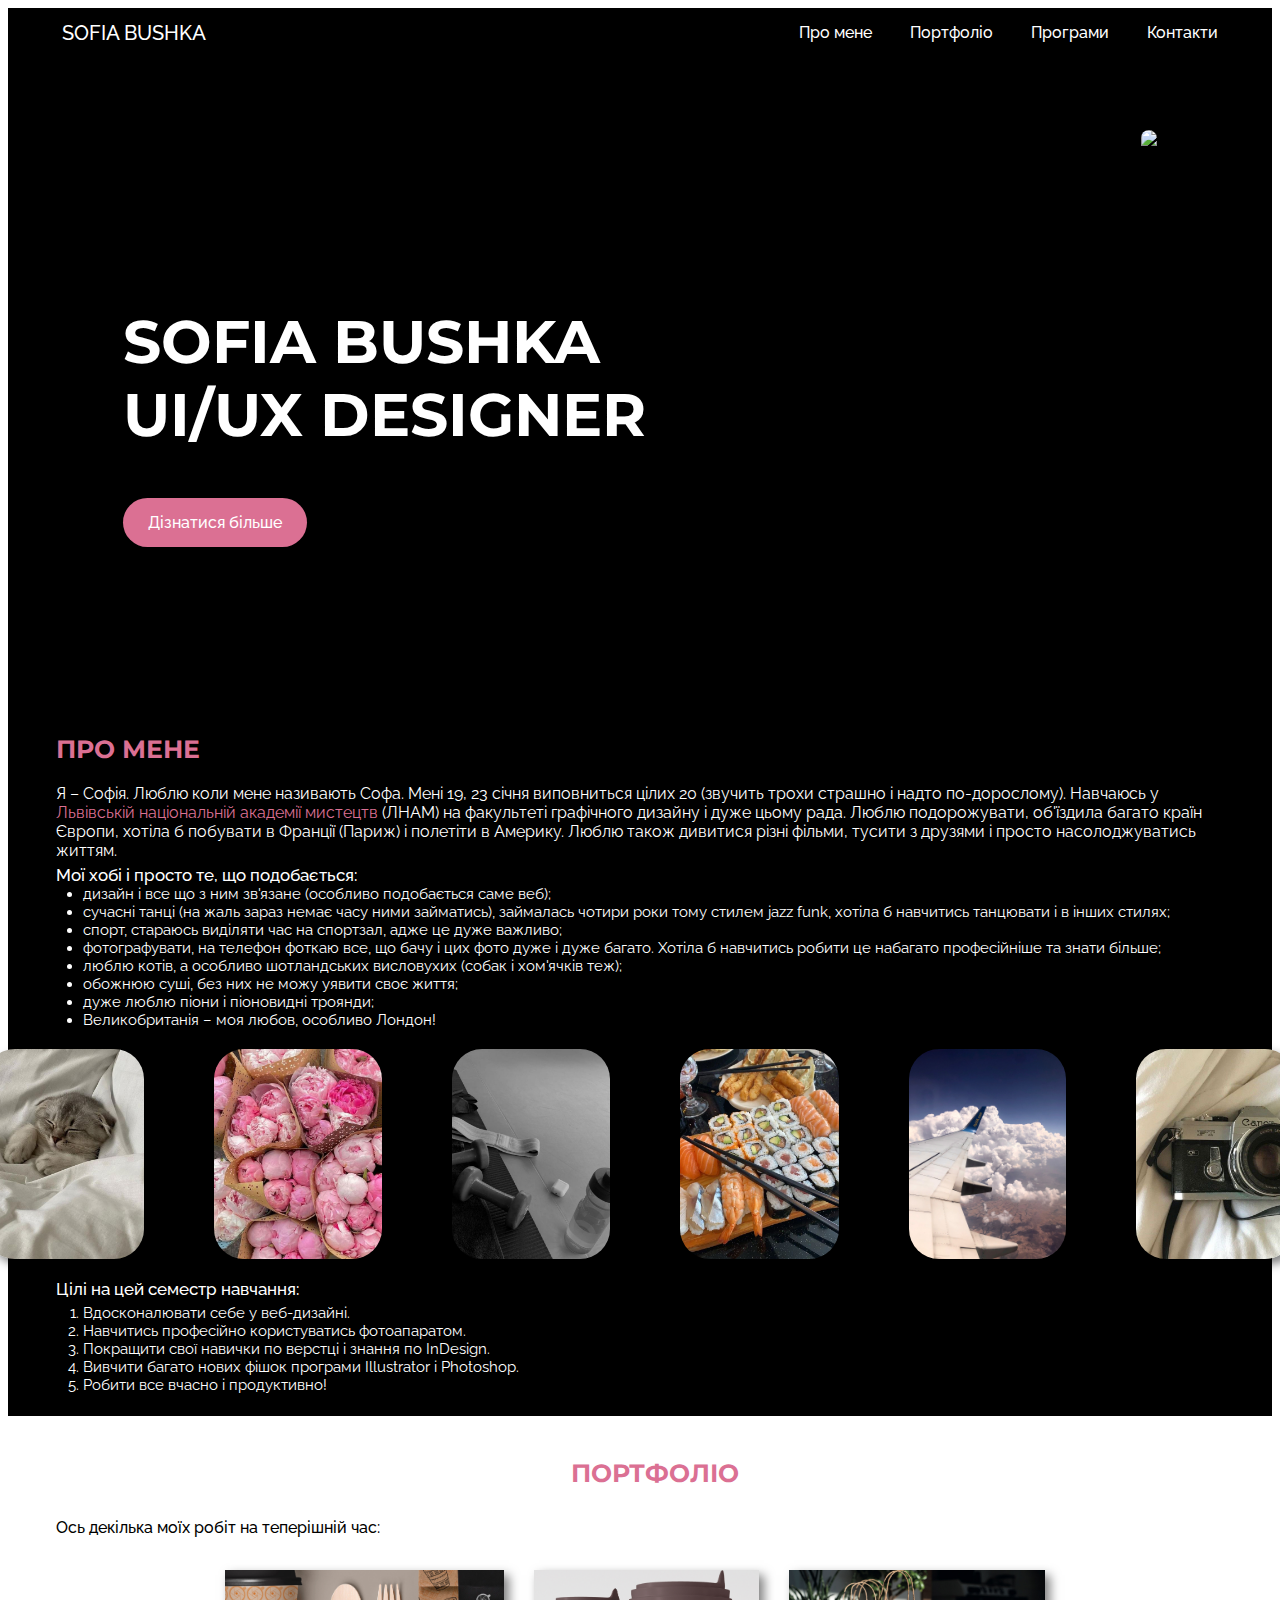
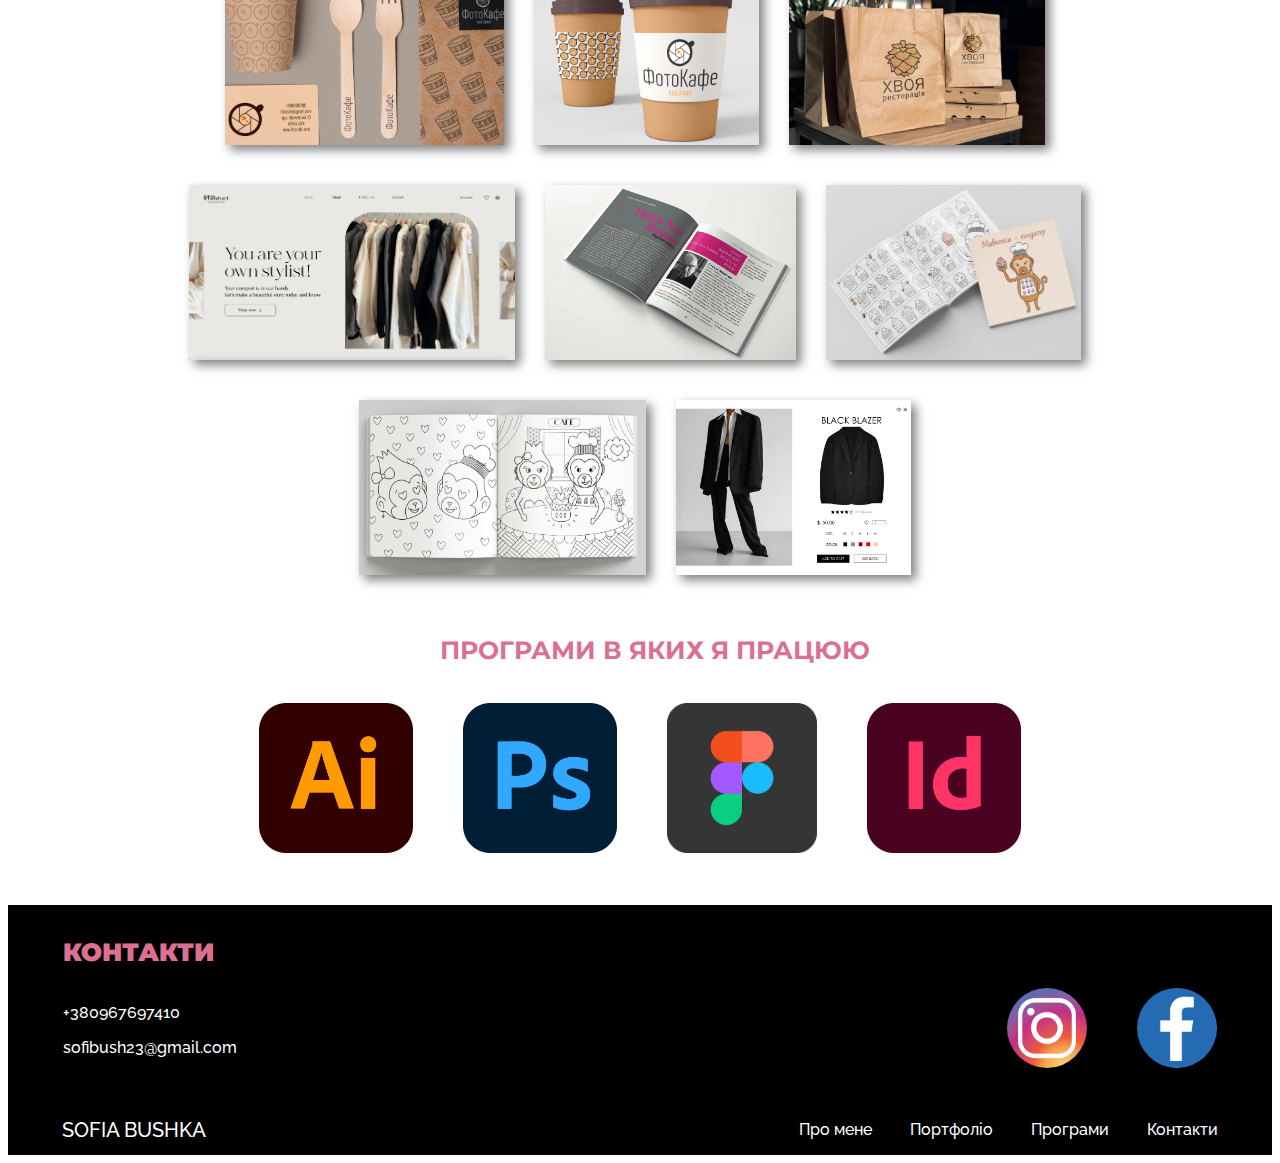
==== index.html @ c5eecc01 "changes" ====
<!DOCTYPE html>
<html>
    <head>
        <title> Моя сторінка</title>
        <meta name="description" content="Рада познайомитись) Тут трохи інформації про мене!">
        <meta property="og:image" content="https://sofiabushka.github.io/photo1.jpg">
        <link rel="shortcut icon" href="/favicon-32x32.png" type="image/png"/>
      
        <link rel="preconnect" href="https://fonts.googleapis.com">
       <link rel="preconnect" href="https://fonts.gstatic.com" crossorigin>
       <link href="https://fonts.googleapis.com/css2?family=Montserrat:wght@700&family=Raleway:wght@400;500&display=swap" rel="stylesheet">
        
        <title>Intro to CSS</title>
        <link rel="stylesheet" href="css/style.css"/>
    </head>

    <body>
      <header class="headerontop"> 
         <nav class="navbar"> 
          <ul class="menu1">
             <div class="logo"><a href="#SOFIA BUSHKA">SOFIA BUSHKA</a>
             </div>
          </ul>
             <ul class="menu">
               <li>
                <a href="#About me">Про мене</a>
               </li>
                <li>
                <a href="#Portfolio">Портфоліо</a>
               </li>
               <li>
                  <a href="#Programs">Програми</a>
                 </li>
               <li>
                <a href="#Contacts">Контакти</a>
               </li>
             </ul>
           </nav>
       </header>

          
       <main class="home">
         <div class="container"> 
            <div class="home-content">
              
                <div class="home-content-left">
                  <div class="home-title"id="SOFIA BUSHKA">
                  SOFIA BUSHKA <br/>
                  UI/UX DESIGNER
                  </div>
                  <a href="#About me" class="home-btn">Дізнатися більше</a>
                </div>
                <div class="onephoto">
                    <img class="oneimg" src="photo0.jpg">
                </div>
             </div>
         </div> 
       </main> 
       
     <main class="h1">
         <div class="container1"> 
           <div class="about1" id="About me">ПРО МЕНЕ</div>
            <p class="paragraf">
                Я – Софія. Люблю коли мене називають Софа. Мені 19, 23 січня виповниться цілих 20 (звучить трохи страшно і надто по-дорослому). Навчаюсь у <a href="https://lnam.edu.ua/uk/" target="_blank">Львівській національній академії мистецтв</a> (ЛНАМ) на факультеті графічного дизайну і дуже цьому рада. Люблю подорожувати, об'їздила багато країн Європи, хотіла б побувати в Франції (Париж) і полетіти в Америку. Люблю також дивитися різні фільми, тусити з друзями і просто насолоджуватись життям.</p>
             <h class="exception">Мої хобі і просто те, що подобається:</h>
             <ul class="hobbimenu">
              <li>дизайн і все що з ним зв'язане (особливо подобається саме веб);</li>
              <li>сучасні танці (на жаль зараз немає часу ними займатись), займалась чотири роки тому стилем jazz funk, хотіла б навчитись танцювати і в інших стилях;</li>
              <li>спорт, стараюсь виділяти час на спортзал, адже це дуже важливо;</li>
              <li>фотографувати, на телефон фоткаю все, що бачу і цих фото дуже і дуже багато. Хотіла б навчитись робити це набагато професійніше та знати більше;</li>
              <li>люблю котів, а особливо шотландських висловухих (собак і хом'ячків теж);</li>
              <li>обожнюю суші, без них не можу уявити своє життя;</li>
              <li>дуже люблю піони і піоновидні троянди;</li>
              <li>Великобританія – моя любов, особливо Лондон!</li>
           </ul>
           <div class="photo">
                 <img class="img-photo" src="photo4.jpg">
                 <img class="img-photo" src="photo5.jpg">
                 <img class="img-photo" src="photo8.jpg">
                 <img class="img-photo" src="photo7.jpg">
                 <img class="img-photo" src="photo6.jpg">
                 <img class="img-photo" src="photo9.jpg">
           </div>
             <h class="exception">Цілі на цей семестр навчання:</h>
             <ol class="goalsmenu">
                <li>Вдосконалювати себе у веб-дизайні.</li>
                <li>Навчитись професійно користуватись фотоапаратом.</li>
                <li>Покращити свої навички по верстці і знання по InDesign.</li>
                <li>Вивчити багато нових фішок програми Illustrator і Photoshop.</li>
                <li>Робити все вчасно і продуктивно!</li>
             </ol>
         </div>  
     </main>


     <main class="h1">
         <div class="container2" id="Portfolio">
             <div class="about">ПОРТФОЛІО</div> 
               <p class="paragraf1">
                Ось декілька моїх робіт на теперішній час:
               </p>
               <br>
             <div class="photo-second">
                <img class="img-photo2" src="photo10.jpg">
                <img class="img-photo2" src="photo11.jpg">
                <img class="img-photo2" src="photo16.jpg">
                <img class="img-photo2" src="photo17.jpg">
                <img class="img-photo2" src="photo19.jpg">
                <img class="img-photo2" src="photo14.jpg">
                <img class="img-photo2" src="photo12.jpg">
                <img class="img-photo2" src="photo15.jpg">
            </div>
             

               <div class="about" id="Programs">
                ПРОГРАМИ В ЯКИХ Я ПРАЦЮЮ
               </div>
               <br>
             <div class="photo-third">
                <img class="img-photo3" src="photo24.jpg">
                <img class="img-photo3" src="photo23.jpg">
                <img class="img-photo3" src="photo22.jpg">
                <img class="img-photo3" src="photo25.jpg">

             </div>
            
         </div>
      </main>


      <main class="h1">
         <div class="container">
            <div class="about2" id="Contacts"><b>КОНТАКТИ</b></div>
            <div class="flex">
               <div class="bottom-container">
                  <p class="paragraf2">
                    +380967697410 <br/>
                 </p>
                 <p class="paragraf3">
                    sofibush23@gmail.com
                 </p>
                </div>
                <div class="photo-fourth">
                  <a href="https://www.facebook.com/profile.php?id=100012955964113" target="_blank"> <img class="imgphoto" src="photo2.jpg">
                  </a>
                  <a href="https://www.instagram.com/sofika_bushka" target="_blank"> <img class="imgphoto" src="photo1.jpg">
                  </a>
                  </div>
            </div>
            
            
         </div>
     </main>

     <main class="headerontop"> 
         <nav class="navbar"> 
            <ul class="menu1">
               <div class="logo"><a href="#SOFIA BUSHKA">SOFIA BUSHKA</a>
               </div>
           </ul>
             <ul class="menu">
             <li>
                <a href="#About me">Про мене</a>
             </li>
             <li>
                <a href="#Portfolio">Портфоліо</a>
             </li>
             <li>
               <a href="#Programs">Програми</a>
              </li>
             <li>
                <a href="#Contacts">Контакти</a>
             </li>
            </ul>
           </nav>
     </main>
      
    </body>
</html>
---- css/style.css ----
/* html {
    font-size: 18px;
} */
html {
    scroll-behavior: smooth;
}

body {
    background: white;
}


.h1{
    display: block;
}
.about {
    display: flex;
    font-family:'Montserrat', sans-serif;
    font-size: 25px;
    font-weight: bold;
    justify-content: center;
    margin: 40px 0px 0px 30px;
    color: palevioletred;
}
.about1 {
    display: flex;
    font-family:'Montserrat', sans-serif;
    font-size: 25px;
    font-weight: bold;
    justify-content: left;
    margin: 10px 0px 20px 33px;
    color: palevioletred;
}
.about2 {
    display: flex;
    font-family: 'Montserrat', sans-serif;
    font-size: 25px;
    font-weight: 700;
    justify-content: left;
    margin: 30px 0px 20px 40px;
    color: palevioletred;
}
.paragraf {
    display: block;
    font-family:'Raleway', sans-serif;
    font-weight: 400;
    font-size: 16px;
    margin: 5px 30px 5px 33px;
    color: white;
    max-width: 1350px;
}
.paragraf1 {
    display: block;
    font-family:'Raleway', sans-serif;
    font-weight: 500;
    font-size: 16px;
    margin: 30px 30px 5px 33px;
    color: black;
    max-width: 1350px;
}
.paragraf2 {
    display: block;
    font-family:'Raleway', sans-serif;
    font-weight: 500;
    font-size:16px;
    margin-left: 40px;
    color: white;
    max-width: 1350px;
}
.paragraf3 {
    display: block;
    font-family:'Raleway', sans-serif;
    font-weight: 500;
    font-size:16px;
    margin-left: 40px;
    color: white;
    max-width: 1350px;
}
.paragraf a {
    text-decoration: none;
    color: palevioletred;
    }
.exception {
    font-size: 17px;
    color: white;
    font-family: 'Raleway', sans-serif;
    font-weight: 500;
    margin: 5px 30px 5px 33px;
}
.hobbimenu {
    font-size: 15px;
    font-family: 'Raleway', sans-serif;
    font-weight: 400;
    margin: 0px 0px 20px 20px;
    color: white;
}
.photo {
    display: flex;
    margin: 20px 30px;
    justify-content: center;
    gap: 70px;
}
.oneimg {
    border-radius: 30px;
    width: auto;
    height: 500px;
}
.img-photo {
    border-radius: 30px;
    width: auto;
    height: 210px;
    box-shadow: 5px 5px 10px rgba(0, 0, 0, 0.50);
}
.photo-second {
    display: flex;
    flex-wrap: wrap;
    margin: 10px 70px;
    justify-content: center;
    gap: 20px;
}
.img-photo2 {
    box-shadow: 5px 5px 10px rgba(0, 0, 0, 0.5);
    width: auto;
    height: 175px;
    margin: 0px 10px 20px 0px;
}
.photo-fourth {
    display: flex;
    margin-right: 40px;
    justify-content: right;
    gap: 50px;
}
.photo-third {
    display: flex;
    margin: 20px 30px 50px 30px;
    justify-content: center;
    gap: 50px;
}
.img-photo3 {
    border-radius: 10px;
    width: auto;
    height: 150px;
    gap: 80px;

}
.imgphoto {
    border-radius: 150px;
    width: auto;
    height: 80px;
}

.goalsmenu {
    font-size: 15px;
    font-family: 'Raleway', sans-serif;
    font-weight: 400;
    margin: 5px 0px 20px 20px;
    color: white;
}

* {
    box-sizing: border-box;
}

.headerontop {
    position: sticky;
    top: 0;
}
.home {
    min-height: 100;
    color: white;
}
.container {
max-width: 100%;
padding: 2px 15px;
margin: 0 auto;
background-color: black;

}
.flex {
    display: flex;
    align-items: center;
    justify-content: space-between;
    padding-bottom: 30px;
}
.home-content {
 display: flex;
 justify-content: space-between;
 align-items: center;
 padding-top: 40px;
}
.home-title {
    max-width: 700px;
    font-size: 60px;
    font-weight: 700;
    margin:20px 100px 60px;
    font-family: 'Montserrat', sans-serif;
}
.home-btn {
   text-decoration: none;
   line-height: 1.5em;
   background-color: palevioletred;
   color: #fff;
   font-family: 'Raleway', sans-serif;
   font-weight: 500;
   font-size: 16px;
   padding: 15px 25px;
   margin:20px 100px 60px;
   border-radius: 40px;
}
.home-btn:hover {
    background-color: rgb(216, 112, 147,0.9);
}
.home-btn:active {
    position: relative;
}
.onephoto {
    display: flex;
    margin:30px 100px 90px;
    justify-content: right;
    gap: 30px;
}
.container1 {
    max-width: 100%;
    padding: 2px 15px;
    margin: 0 auto;
    background-color: black;
    }
.container2 {
    max-width: 1400px;
    padding: 2px 15px;
    margin: 0 auto;
    background-color: white;
    }

.navbar {
    background-color: black;
    width: 100%;
    display: flex;
    flex-direction: row;
    justify-content: space-between;
    align-items: center;
    padding: 10px 35px;
}
.logo {
    color: white;
    font-family: 'Montserrat', sans-serif;
    font-weight: 700;
    font-size: 18px;
    white-space: nowrap;
    
}
.menu1 {
    list-style: none;
    padding: 0; 
    margin: 0;
    display: flex;
    flex-direction: row;
    width: 100%;
    justify-content: flex-start;
}
.menu1 a {
    text-decoration: none;
    line-height: 1.5em;
    color: white;
    font-family: 'Raleway', sans-serif;
    font-weight: 500;
    font-size: 20px;
    padding: 4px 15px;
    margin: 0px 4px;
    border: 0px solid transparent;
    border-radius: 10px;
 }
.menu1 a:hover {
    background-color: palevioletred;
}
.menu {
    list-style: none;
    padding: 0; 
    margin: 0;
    display: flex;
    flex-direction: row;
    width: 100%;
    justify-content: flex-end;
}
.menu a {
   text-decoration: none;
   line-height: 1.5em;
   color: white;
   font-family: 'Raleway', sans-serif;
   font-weight: 500;
   font-size: 16px;
   padding: 4px 15px;
   margin: 0px 4px;
   border: 0px solid transparent;
   border-radius: 10px;
}
.menu a:hover {
    background-color: palevioletred;
}
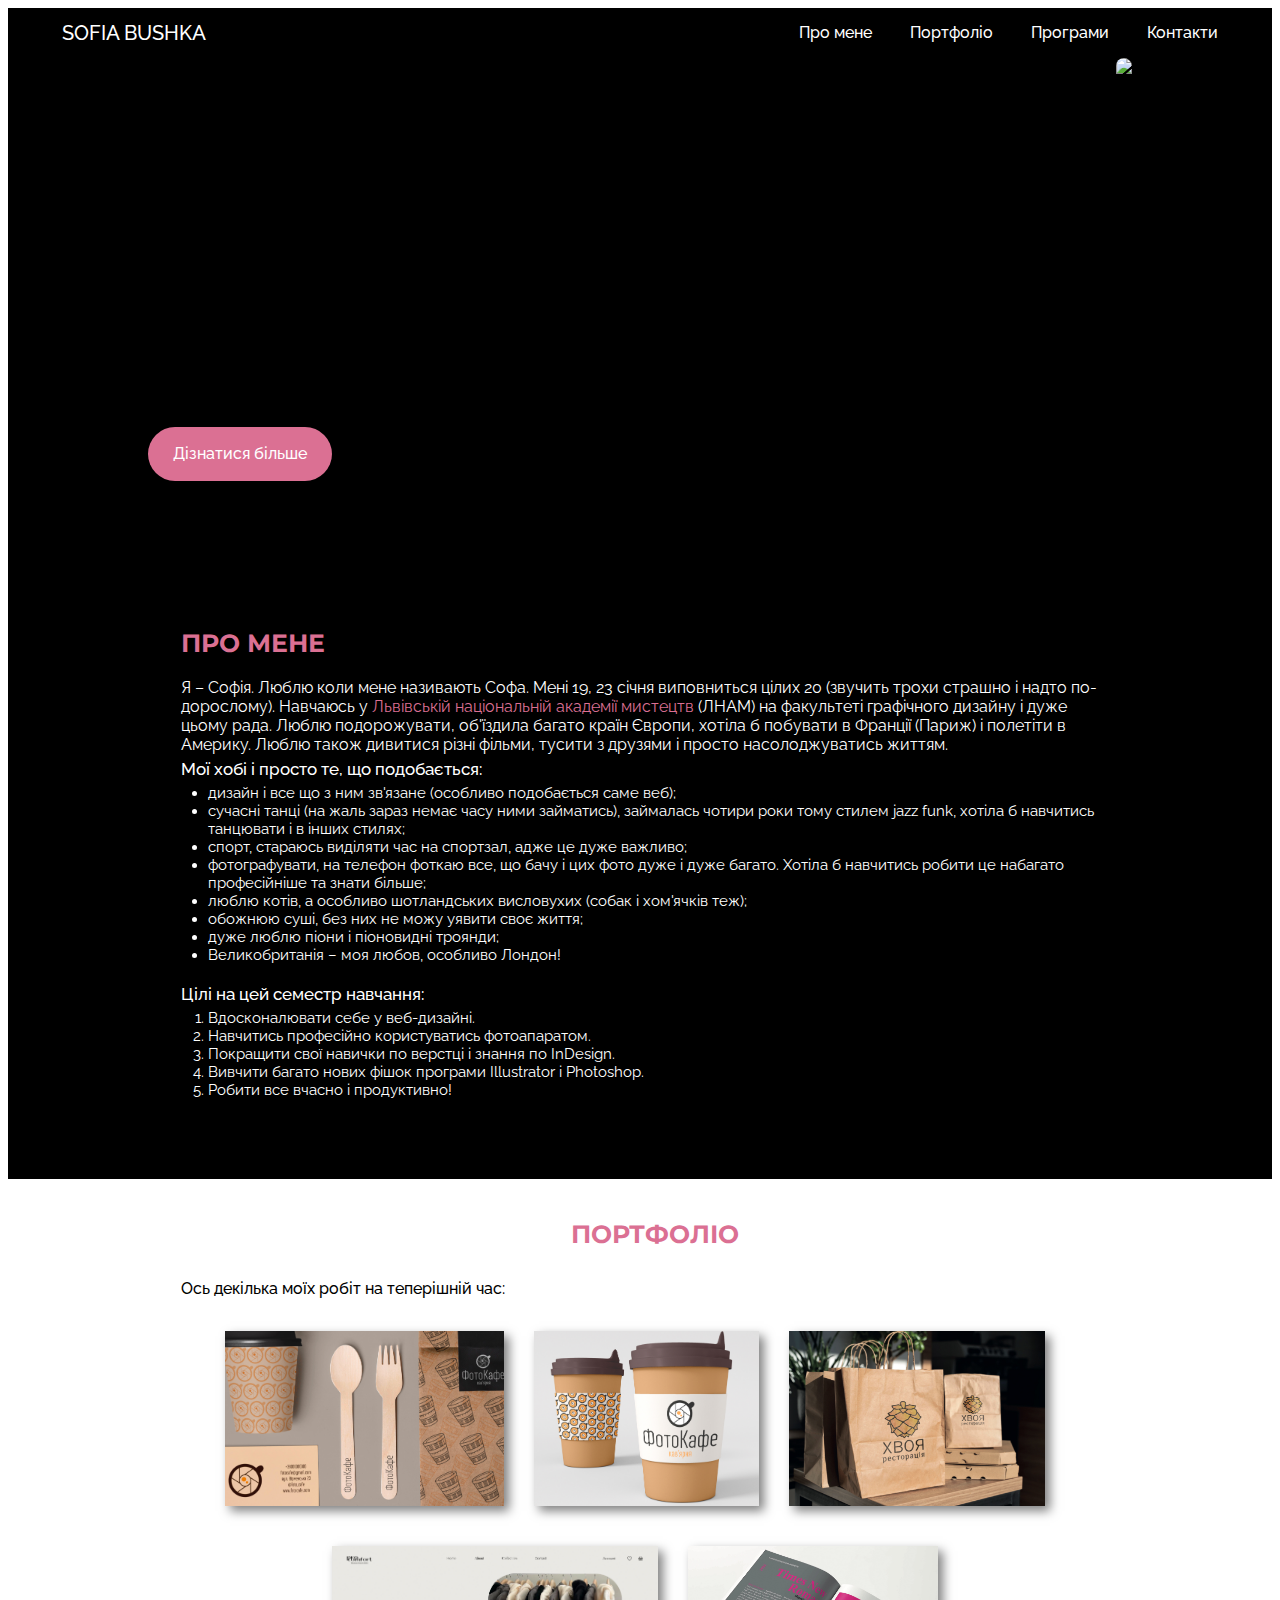
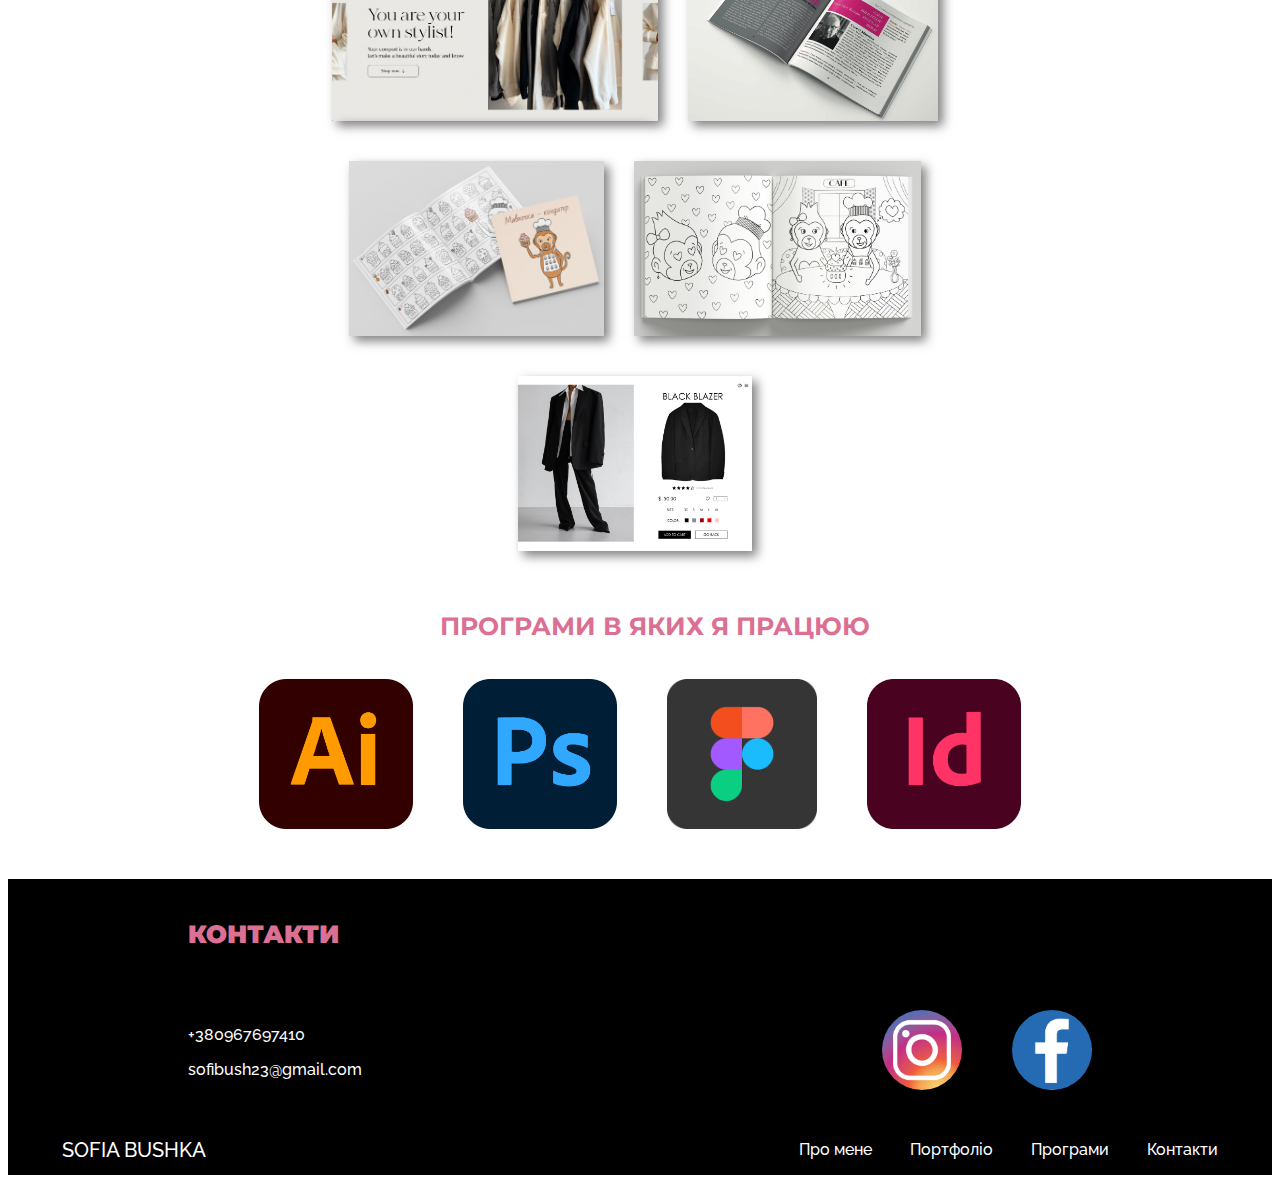
==== commit 1f0f3ae3: "new changes" ====
--- a/index.html
+++ b/index.html
@@ -12,6 +12,8 @@
         
         <title>Intro to CSS</title>
         <link rel="stylesheet" href="css/style.css"/>
+
+        <link rel="stylesheet" href="css/mobile.css"/>
     </head>
 
     <body>
@@ -23,7 +25,7 @@
           </ul>
              <ul class="menu">
                <li>
-                <a href="#About me">Про мене</a>
+                <a href="#about">Про мене</a>
                </li>
                 <li>
                 <a href="#Portfolio">Портфоліо</a>
@@ -57,12 +59,12 @@
          </div> 
        </main> 
        
-     <main class="h1">
-         <div class="container1"> 
-           <div class="about1" id="About me">ПРО МЕНЕ</div>
+     <main class="h1 black">
+         <div id="about" class="container"> 
+           <div class="about1">ПРО МЕНЕ</div>
             <p class="paragraf">
                 Я – Софія. Люблю коли мене називають Софа. Мені 19, 23 січня виповниться цілих 20 (звучить трохи страшно і надто по-дорослому). Навчаюсь у <a href="https://lnam.edu.ua/uk/" target="_blank">Львівській національній академії мистецтв</a> (ЛНАМ) на факультеті графічного дизайну і дуже цьому рада. Люблю подорожувати, об'їздила багато країн Європи, хотіла б побувати в Франції (Париж) і полетіти в Америку. Люблю також дивитися різні фільми, тусити з друзями і просто насолоджуватись життям.</p>
-             <h class="exception">Мої хобі і просто те, що подобається:</h>
+             <h1 class="exception">Мої хобі і просто те, що подобається:</h1>
              <ul class="hobbimenu">
               <li>дизайн і все що з ним зв'язане (особливо подобається саме веб);</li>
               <li>сучасні танці (на жаль зараз немає часу ними займатись), займалась чотири роки тому стилем jazz funk, хотіла б навчитись танцювати і в інших стилях;</li>
@@ -73,15 +75,15 @@
               <li>дуже люблю піони і піоновидні троянди;</li>
               <li>Великобританія – моя любов, особливо Лондон!</li>
            </ul>
-           <div class="photo">
+           <!-- <div class="photo">
                  <img class="img-photo" src="photo4.jpg">
                  <img class="img-photo" src="photo5.jpg">
                  <img class="img-photo" src="photo8.jpg">
                  <img class="img-photo" src="photo7.jpg">
                  <img class="img-photo" src="photo6.jpg">
                  <img class="img-photo" src="photo9.jpg">
-           </div>
-             <h class="exception">Цілі на цей семестр навчання:</h>
+           </div> -->
+             <h2 class="exception">Цілі на цей семестр навчання:</h2>
              <ol class="goalsmenu">
                 <li>Вдосконалювати себе у веб-дизайні.</li>
                 <li>Навчитись професійно користуватись фотоапаратом.</li>
@@ -94,7 +96,7 @@
 
 
      <main class="h1">
-         <div class="container2" id="Portfolio">
+         <div class="container" id="Portfolio">
              <div class="about">ПОРТФОЛІО</div> 
                <p class="paragraf1">
                 Ось декілька моїх робіт на теперішній час:
@@ -128,7 +130,7 @@
       </main>
 
 
-      <main class="h1">
+      <main class="h1 black">
          <div class="container">
             <div class="about2" id="Contacts"><b>КОНТАКТИ</b></div>
             <div class="flex">
@@ -146,9 +148,7 @@
                   <a href="https://www.instagram.com/sofika_bushka" target="_blank"> <img class="imgphoto" src="photo1.jpg">
                   </a>
                   </div>
-            </div>
-            
-            
+            </div> 
          </div>
      </main>
 
@@ -160,7 +160,7 @@
            </ul>
              <ul class="menu">
              <li>
-                <a href="#About me">Про мене</a>
+                <a href="#about">Про мене</a>
              </li>
              <li>
                 <a href="#Portfolio">Портфоліо</a>
--- a/css/style.css
+++ b/css/style.css
@@ -10,8 +10,8 @@
 }
 
 
-.h1{
-    display: block;
+.black {
+    background-color: black;
 }
 .about {
     display: flex;
@@ -21,6 +21,11 @@
     justify-content: center;
     margin: 40px 0px 0px 30px;
     color: palevioletred;
+
+}
+#about {
+    padding-top: 60px;
+    padding-bottom: 60px;
 }
 .about1 {
     display: flex;
@@ -166,12 +171,15 @@
     top: 0;
 }
 .home {
-    min-height: 100;
-    color: white;
+    min-height: 100%;
+    background-color: black;
+    width: 100%;
 }
 .container {
-max-width: 100%;
-padding: 2px 15px;
+width: 100%;
+max-width: 1024px;
+padding-left: 20px;
+padding-right: 20px;
 margin: 0 auto;
 background-color: black;
 
@@ -186,13 +194,18 @@
  display: flex;
  justify-content: space-between;
  align-items: center;
- padding-top: 40px;
+}
+.home-content-left {
+    max-width: 380px;
+    display: flex;
+    flex-direction: column;
+    justify-content: center;
+    align-items: flex-start;
+    padding-right: 30px;
 }
 .home-title {
-    max-width: 700px;
     font-size: 60px;
     font-weight: 700;
-    margin:20px 100px 60px;
     font-family: 'Montserrat', sans-serif;
 }
 .home-btn {
@@ -204,7 +217,6 @@
    font-weight: 500;
    font-size: 16px;
    padding: 15px 25px;
-   margin:20px 100px 60px;
    border-radius: 40px;
 }
 .home-btn:hover {
@@ -215,22 +227,16 @@
 }
 .onephoto {
     display: flex;
-    margin:30px 100px 90px;
     justify-content: right;
     gap: 30px;
 }
-.container1 {
-    max-width: 100%;
-    padding: 2px 15px;
-    margin: 0 auto;
-    background-color: black;
-    }
-.container2 {
-    max-width: 1400px;
-    padding: 2px 15px;
-    margin: 0 auto;
+#Portfolio {
     background-color: white;
-    }
+}
+#Contacts {
+    padding-top: 40px;
+    padding-bottom: 40px;
+}
 
 .navbar {
     background-color: black;
--- a/css/mobile.css
+++ b/css/mobile.css
@@ -0,0 +1,33 @@
+@media screen and  (max-width: 768px) {
+    .home-content {
+        display: flex;
+        justify-content: center;
+        align-items: center;
+       }
+
+ }
+
+
+@media screen and (max-width: 480px) {
+    .navbar {
+        flex-direction: column;
+        max-width: 100%;
+    }
+    .menu {
+        flex-direction: column;
+        max-width: 100%;
+    }
+    
+    .container {
+        max-width: 100%;
+    } 
+    .container1 {
+        max-width: 100%;
+    }
+    .container2 {
+        max-width: 100%;
+    }
+   
+}
+
+     
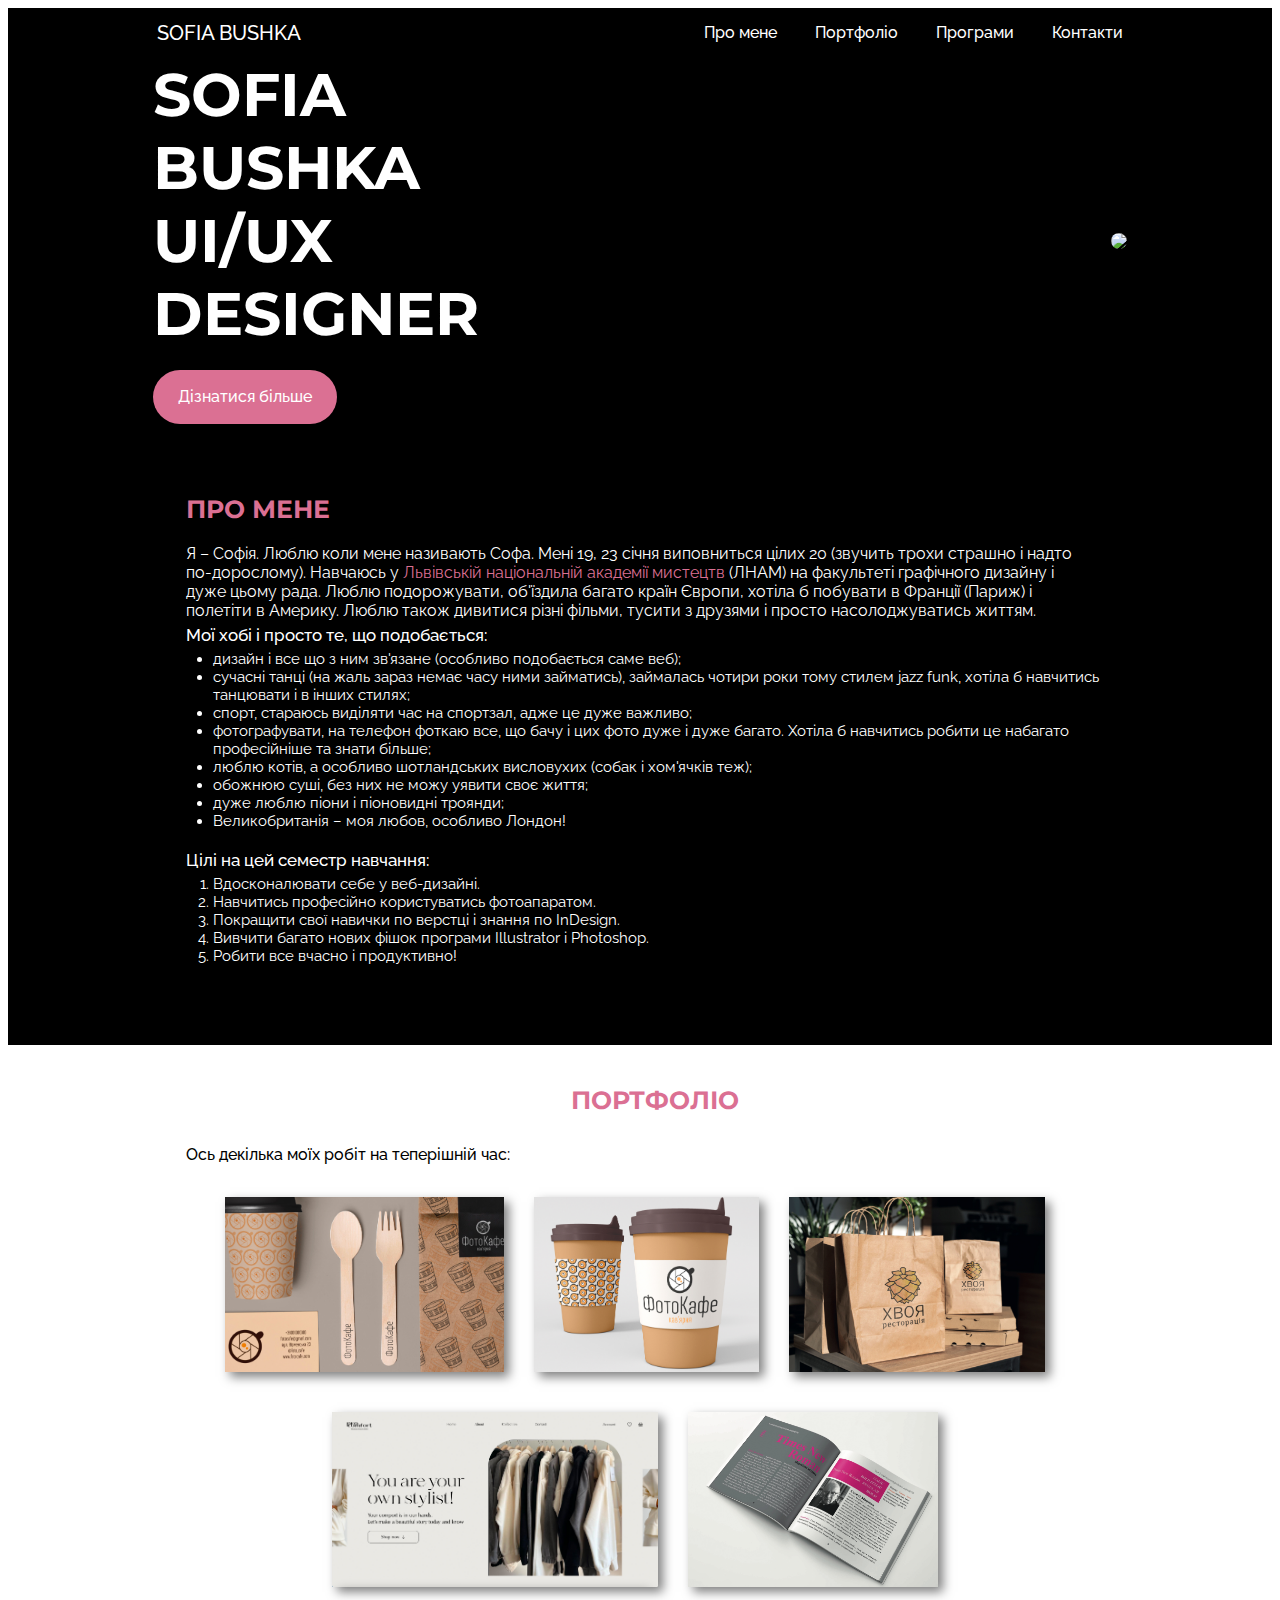
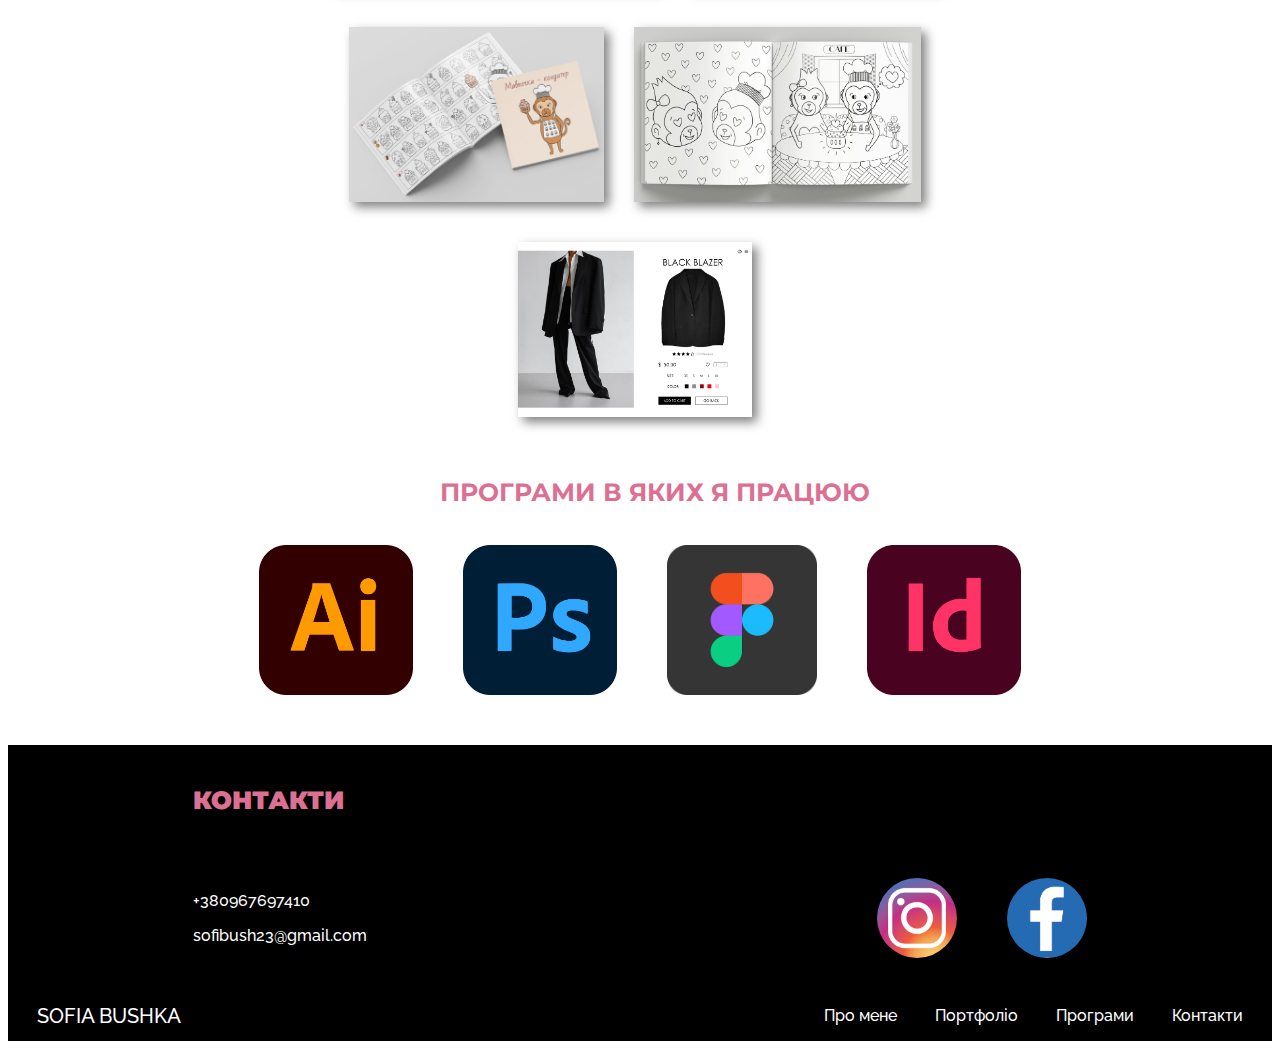
==== commit 8a8b91db: "new changes" ====
--- a/index.html
+++ b/index.html
@@ -18,7 +18,8 @@
 
     <body>
       <header class="headerontop"> 
-         <nav class="navbar"> 
+         <nav>
+         <div class="navbar container" >
           <ul class="menu1">
              <div class="logo"><a href="#SOFIA BUSHKA">SOFIA BUSHKA</a>
              </div>
@@ -37,7 +38,9 @@
                 <a href="#Contacts">Контакти</a>
                </li>
              </ul>
+            </div>
            </nav>
+         </div>
        </header>
 
           
@@ -50,7 +53,7 @@
                   SOFIA BUSHKA <br/>
                   UI/UX DESIGNER
                   </div>
-                  <a href="#About me" class="home-btn">Дізнатися більше</a>
+                  <a href="#About me" class="btn">Дізнатися більше</a>
                 </div>
                 <div class="onephoto">
                     <img class="oneimg" src="photo0.jpg">
--- a/css/style.css
+++ b/css/style.css
@@ -108,7 +108,6 @@
 .oneimg {
     border-radius: 30px;
     width: auto;
-    height: 500px;
 }
 .img-photo {
     border-radius: 30px;
@@ -178,8 +177,8 @@
 .container {
 width: 100%;
 max-width: 1024px;
-padding-left: 20px;
-padding-right: 20px;
+padding-left: 25px;
+padding-right: 25px;
 margin: 0 auto;
 background-color: black;
 
@@ -207,8 +206,9 @@
     font-size: 60px;
     font-weight: 700;
     font-family: 'Montserrat', sans-serif;
-}
-.home-btn {
+    color: white;
+}
+.btn {
    text-decoration: none;
    line-height: 1.5em;
    background-color: palevioletred;
@@ -217,6 +217,7 @@
    font-weight: 500;
    font-size: 16px;
    padding: 15px 25px;
+   margin-top: 20px;
    border-radius: 40px;
 }
 .home-btn:hover {
@@ -225,10 +226,16 @@
 .home-btn:active {
     position: relative;
 }
+img {
+display: block;
+max-width: 100%;
+width: 100%;
+}
 .onephoto {
     display: flex;
     justify-content: right;
     gap: 30px;
+    width: 50%;
 }
 #Portfolio {
     background-color: white;
@@ -237,7 +244,9 @@
     padding-top: 40px;
     padding-bottom: 40px;
 }
-
+nav {
+background-color: black;
+}
 .navbar {
     background-color: black;
     width: 100%;
@@ -245,7 +254,7 @@
     flex-direction: row;
     justify-content: space-between;
     align-items: center;
-    padding: 10px 35px;
+    padding: 10px;
 }
 .logo {
     color: white;
--- a/css/mobile.css
+++ b/css/mobile.css
@@ -1,33 +1,27 @@
-@media screen and  (max-width: 768px) {
-    .home-content {
-        display: flex;
-        justify-content: center;
-        align-items: center;
-       }
-
- }
-
+@media screen and (max-width: 768px) {
+  .home-content {
+    justify-content: center;
+    align-items: center;
+  }
+  .home-content-title {
+    font-size: 40px;
+  }
+}
 
 @media screen and (max-width: 480px) {
-    .navbar {
-        flex-direction: column;
-        max-width: 100%;
-    }
-    .menu {
-        flex-direction: column;
-        max-width: 100%;
-    }
-    
-    .container {
-        max-width: 100%;
-    } 
-    .container1 {
-        max-width: 100%;
-    }
-    .container2 {
-        max-width: 100%;
-    }
-   
+  .navbar {
+    flex-direction: column;
+    max-width: 100%;
+  }
+  .home-content {
+    flex-direction: column;
+    flex-wrap: wrap;
+  }
+  .home-content-left {
+    width: 100%;
+    max-width: 100%;
+  }
+  .onephoto {
+    width: 100%;
+  }
 }
-
-     
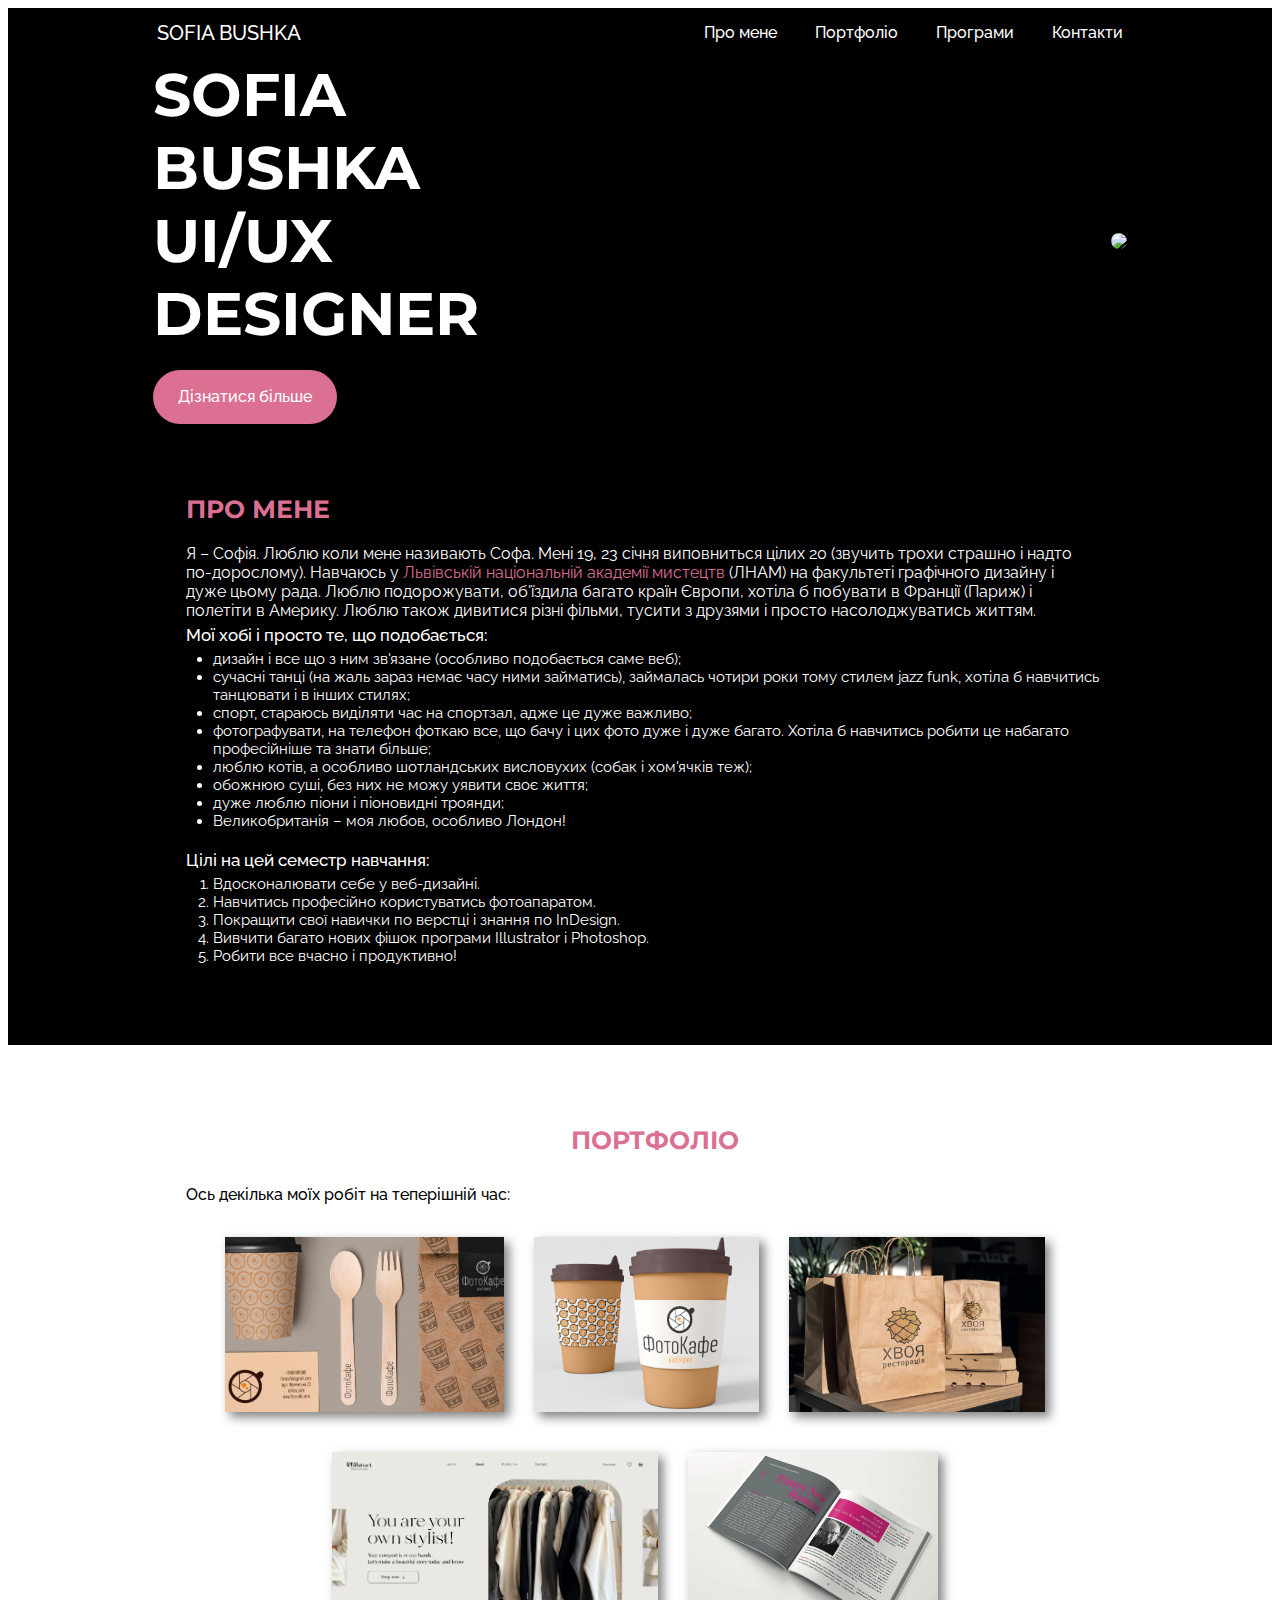
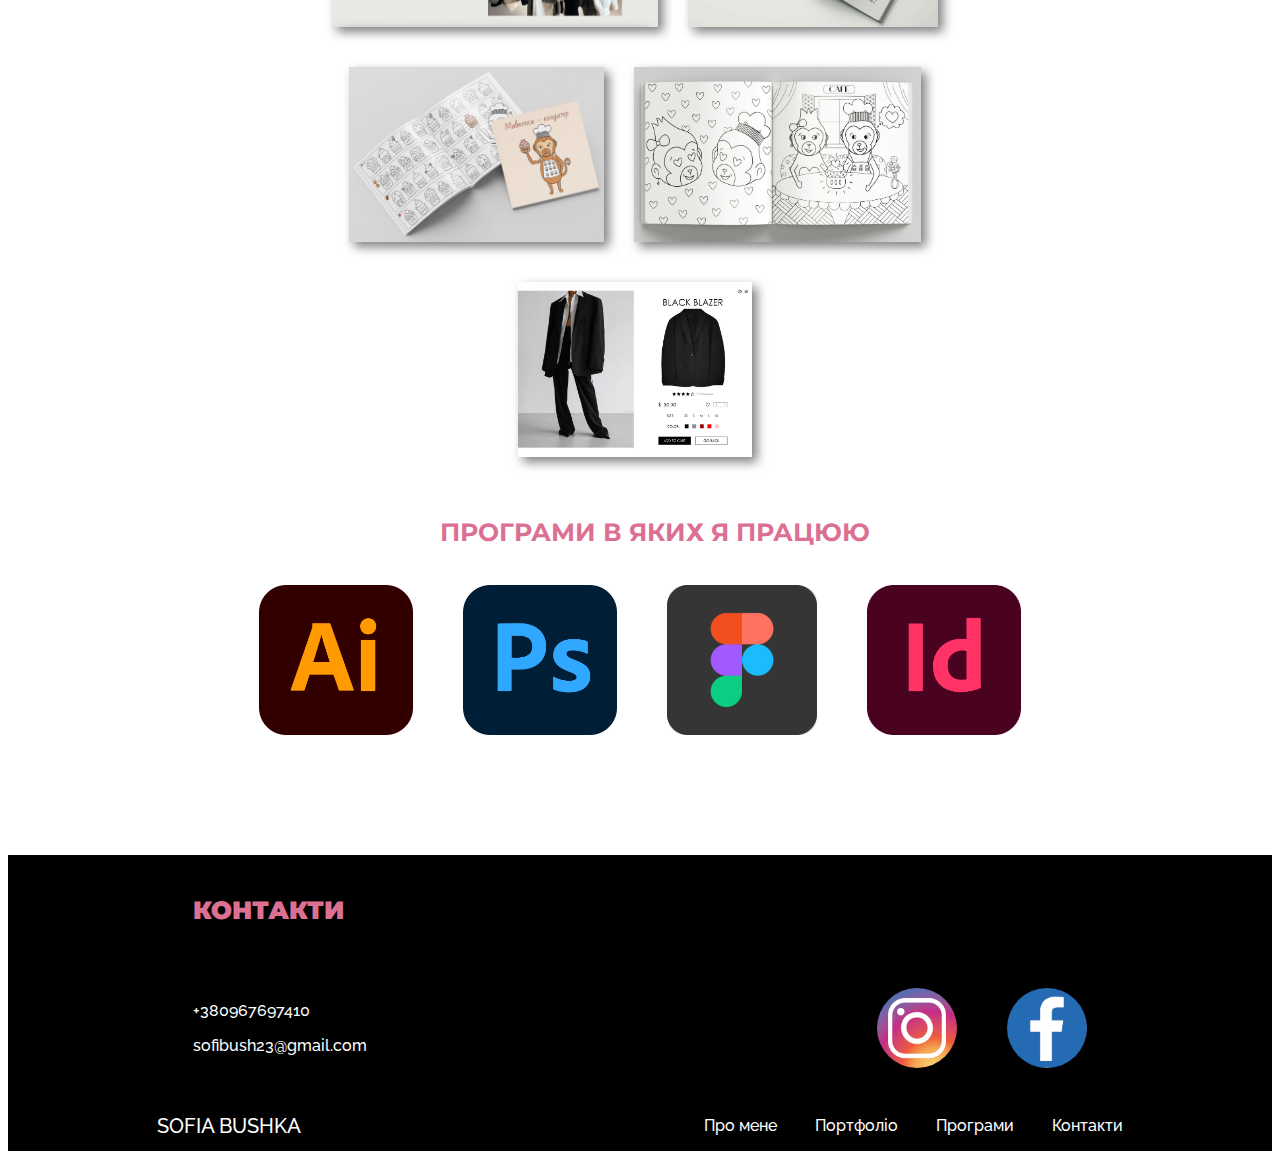
==== commit d6a72376: "new" ====
--- a/index.html
+++ b/index.html
@@ -155,28 +155,31 @@
          </div>
      </main>
 
-     <main class="headerontop"> 
-         <nav class="navbar"> 
-            <ul class="menu1">
-               <div class="logo"><a href="#SOFIA BUSHKA">SOFIA BUSHKA</a>
-               </div>
-           </ul>
-             <ul class="menu">
+     <header class="headerontop"> 
+      <nav>
+      <div class="navbar container" >
+       <ul class="menu1">
+          <div class="logo"><a href="#SOFIA BUSHKA">SOFIA BUSHKA</a>
+          </div>
+       </ul>
+          <ul class="menu">
+            <li>
+             <a href="#about">Про мене</a>
+            </li>
              <li>
-                <a href="#about">Про мене</a>
-             </li>
-             <li>
-                <a href="#Portfolio">Портфоліо</a>
-             </li>
-             <li>
+             <a href="#Portfolio">Портфоліо</a>
+            </li>
+            <li>
                <a href="#Programs">Програми</a>
               </li>
-             <li>
-                <a href="#Contacts">Контакти</a>
-             </li>
-            </ul>
-           </nav>
-     </main>
+            <li>
+             <a href="#Contacts">Контакти</a>
+            </li>
+          </ul>
+         </div>
+        </nav>
+      </div>
+    </header>
       
     </body>
 </html>--- a/css/style.css
+++ b/css/style.css
@@ -237,8 +237,12 @@
     gap: 30px;
     width: 50%;
 }
+
 #Portfolio {
     background-color: white;
+    padding-bottom: 40px;
+    padding-top: 40px;
+
 }
 #Contacts {
     padding-top: 40px;
--- a/css/mobile.css
+++ b/css/mobile.css
@@ -3,7 +3,7 @@
     justify-content: center;
     align-items: center;
   }
-  .home-content-title {
+  .home-title {
     font-size: 40px;
   }
 }
@@ -20,8 +20,11 @@
   .home-content-left {
     width: 100%;
     max-width: 100%;
+    order: 2;
   }
   .onephoto {
     width: 100%;
+    order: 1;
   }
+
 }
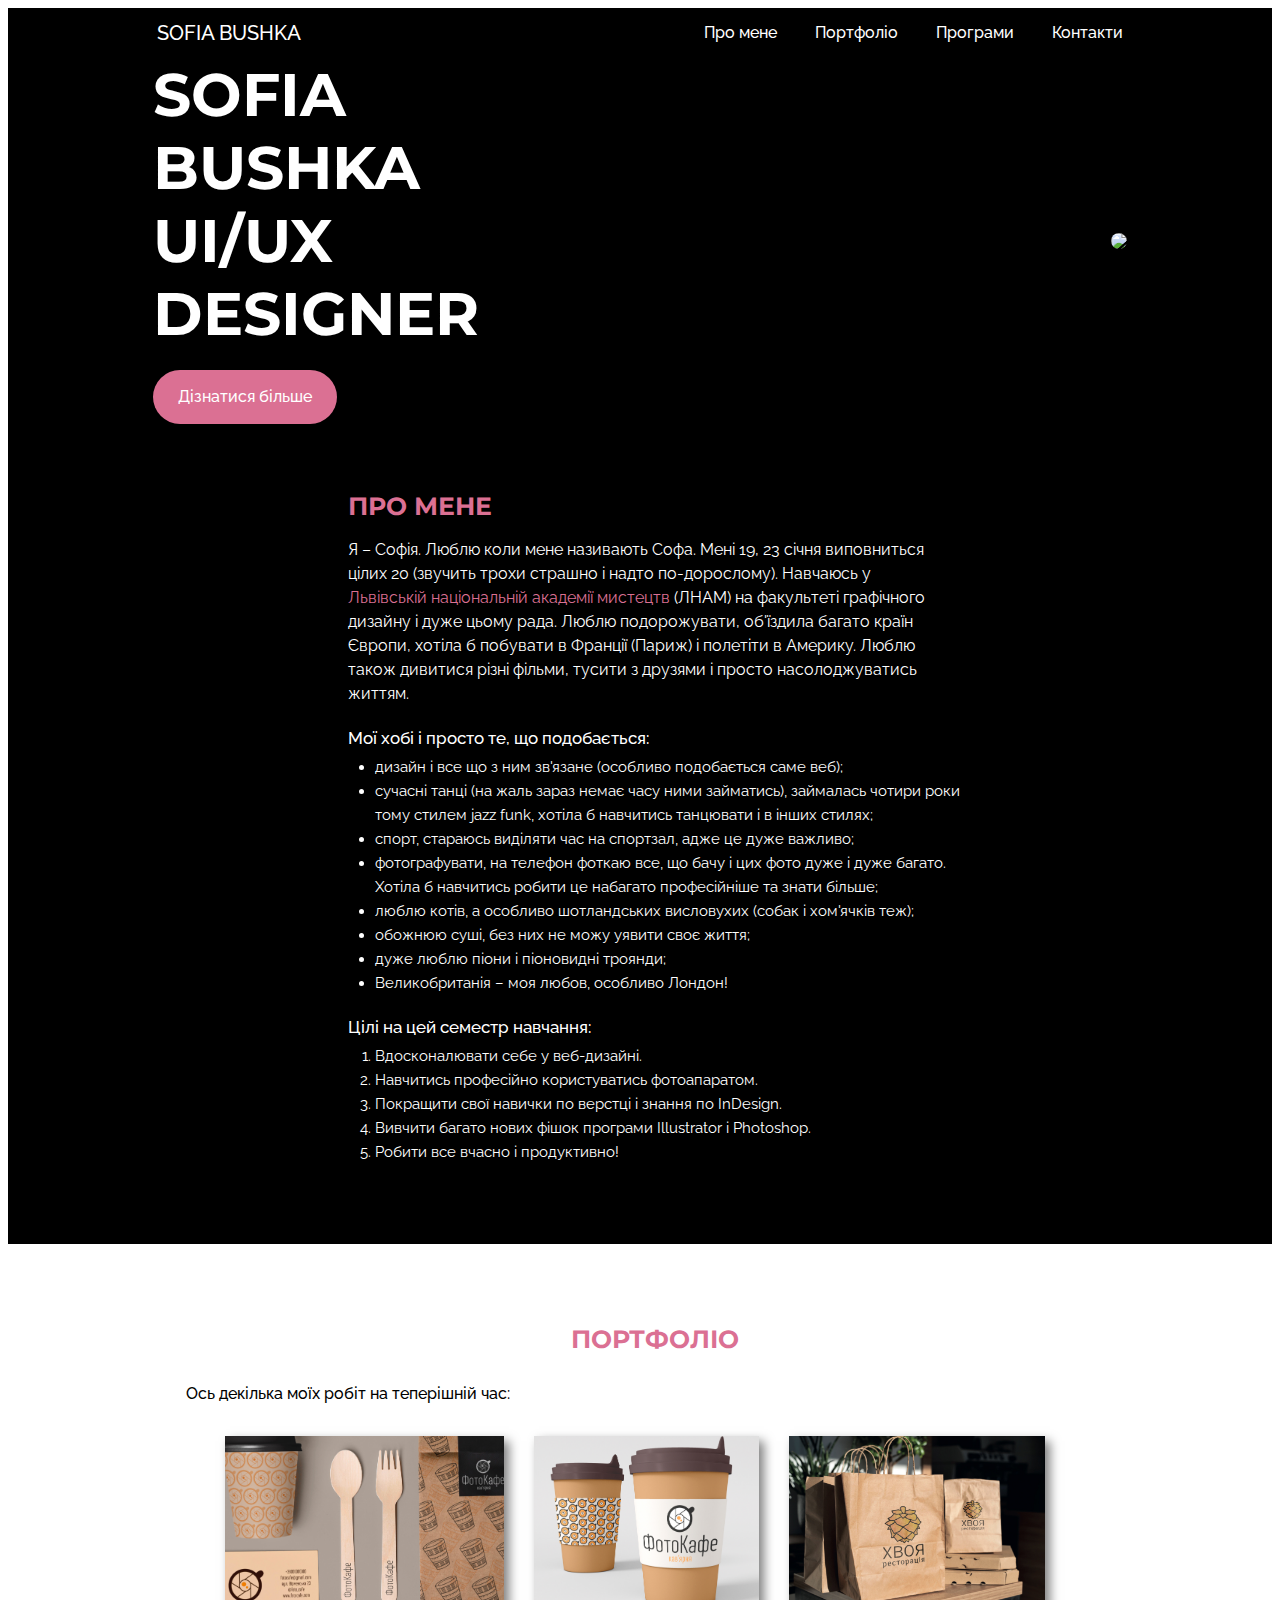
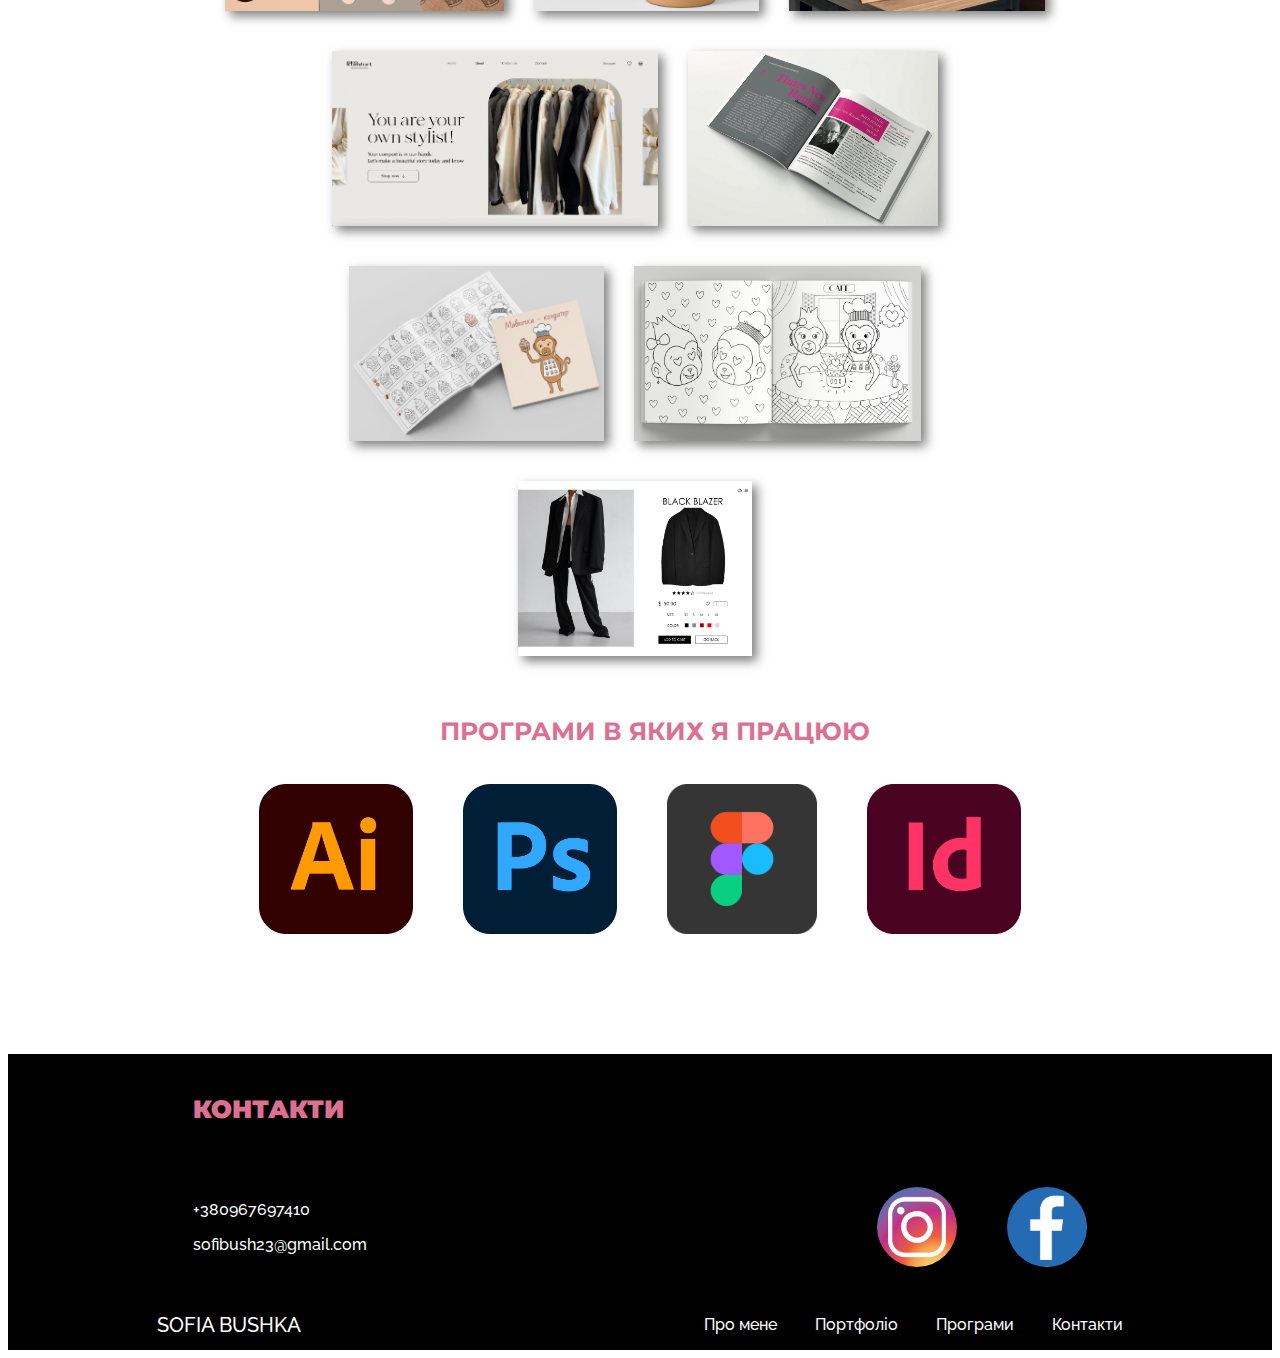
==== commit 22123378: "last one" ====
--- a/index.html
+++ b/index.html
@@ -4,6 +4,8 @@
         <title> Моя сторінка</title>
         <meta name="description" content="Рада познайомитись) Тут трохи інформації про мене!">
         <meta property="og:image" content="https://sofiabushka.github.io/photo1.jpg">
+        <meta name="viewport" content="width=device-width, initial-scale=1.0">
+
         <link rel="shortcut icon" href="/favicon-32x32.png" type="image/png"/>
       
         <link rel="preconnect" href="https://fonts.googleapis.com">
--- a/css/style.css
+++ b/css/style.css
@@ -26,6 +26,8 @@
 #about {
     padding-top: 60px;
     padding-bottom: 60px;
+    max-width: 700px;
+    line-height: 150%;
 }
 .about1 {
     display: flex;
@@ -53,6 +55,7 @@
     margin: 5px 30px 5px 33px;
     color: white;
     max-width: 1350px;
+    margin-bottom: 20px;
 }
 .paragraf1 {
     display: block;
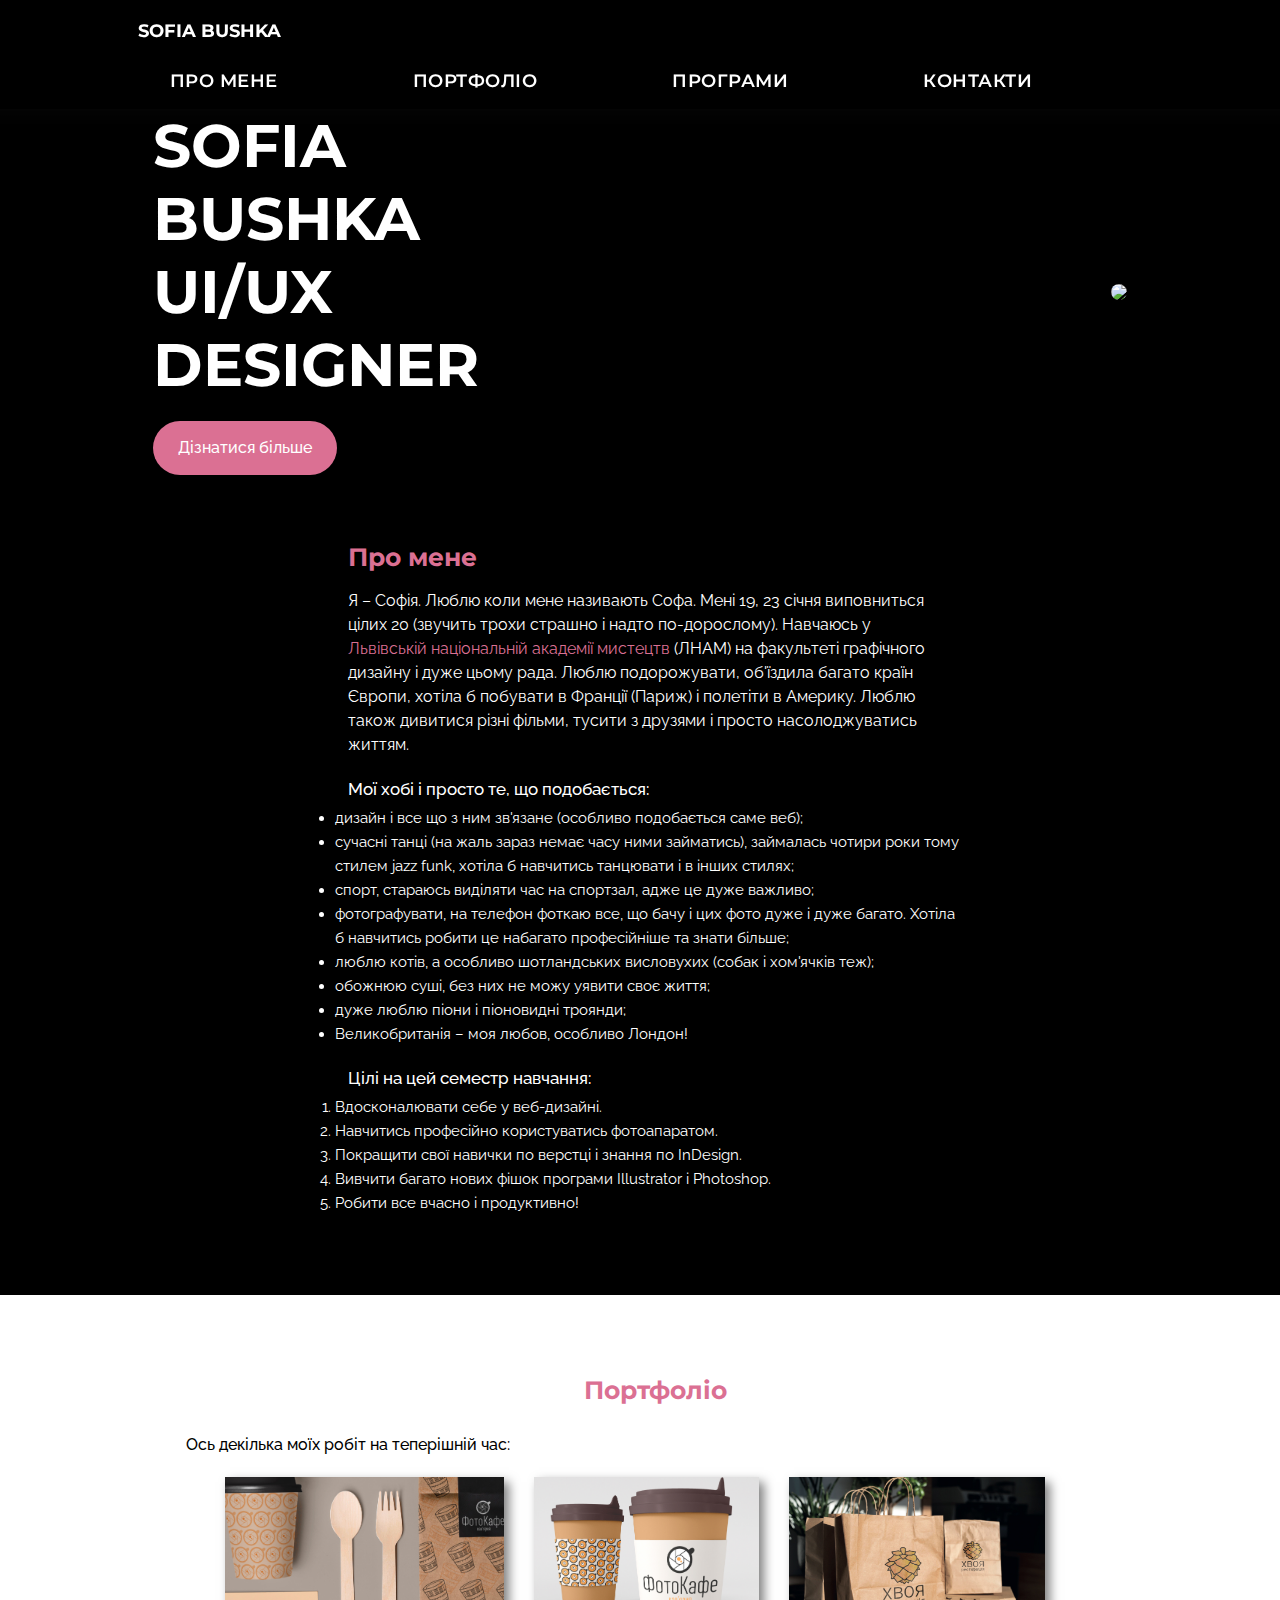
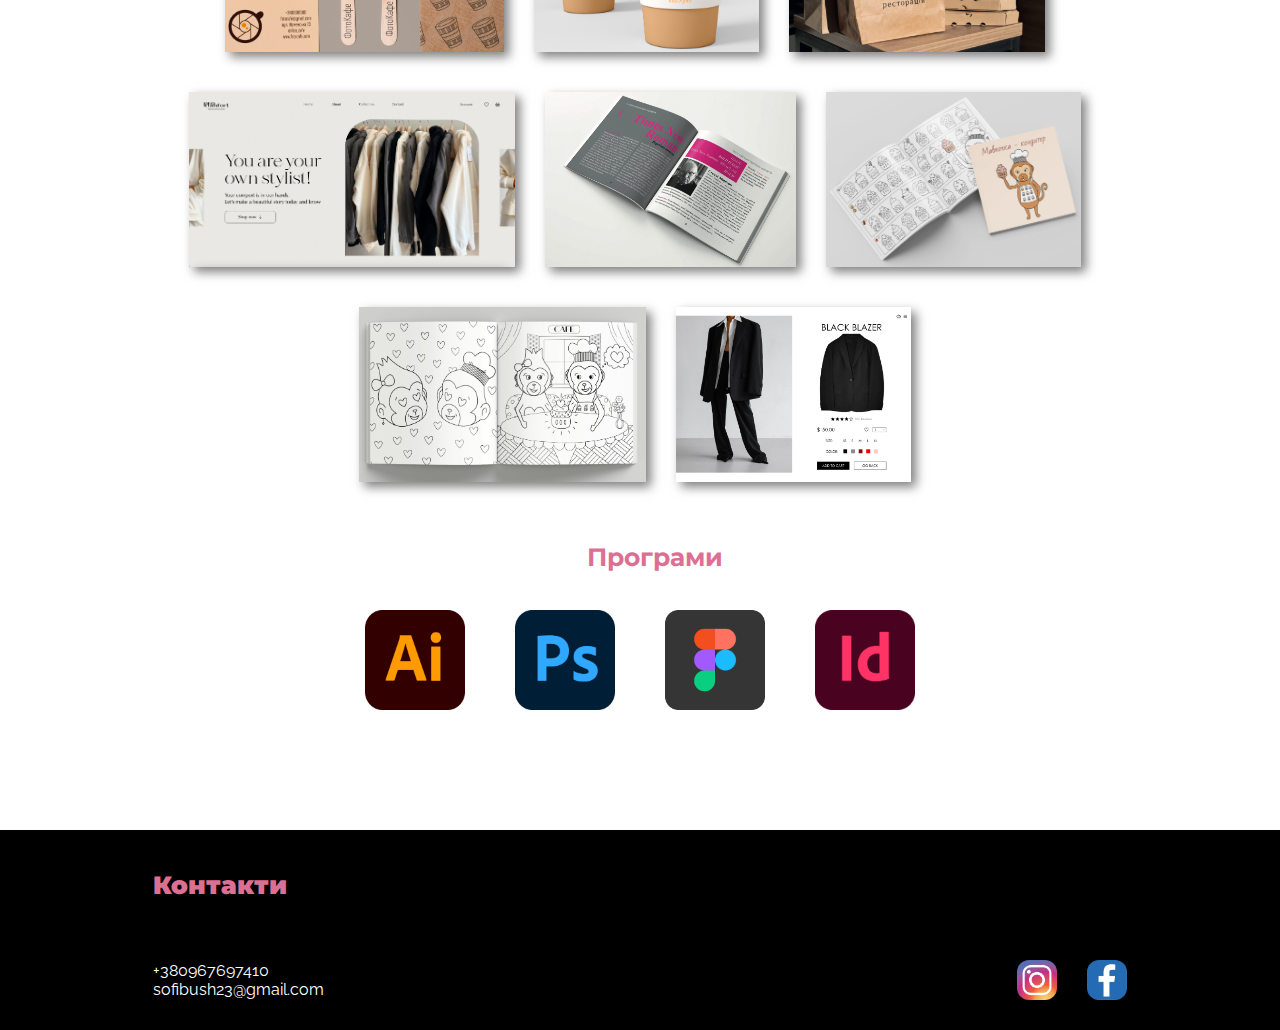
==== commit 8949b6b9: "added burger menu" ====
--- a/index.html
+++ b/index.html
@@ -14,13 +14,14 @@
         
         <title>Intro to CSS</title>
         <link rel="stylesheet" href="css/style.css"/>
-
+        <link rel="stylesheet" href="css/nav.css"/>
+        <link rel="stylesheet" href="css/burger.css"/>
         <link rel="stylesheet" href="css/mobile.css"/>
     </head>
 
     <body>
       <header class="headerontop"> 
-         <nav>
+         <!--<nav>
          <div class="navbar container" >
           <ul class="menu1">
              <div class="logo"><a href="#SOFIA BUSHKA">SOFIA BUSHKA</a>
@@ -41,8 +42,30 @@
                </li>
              </ul>
             </div>
-           </nav>
-         </div>
+           </nav>-->
+           <nav>
+            <div class="navbar container">
+                <div class="logo">
+                    <a class="logo" href="#SOFIA BUSHKA">
+                     SOFIA BUSHKA
+                    </a>
+                </div>
+                <div class="navigation">
+                    <button class="nav-icon">
+                        <span></span>
+                        <span></span>
+                        <span></span>
+                        <span></span>
+                    </button>
+                    <ul>
+                        <li><a class="nav-link" href="#about">Про мене</a></li>
+                        <li><a class="nav-link" href="#Portfolio">Портфоліо</a></li>
+                        <li><a class="nav-link" href="#Programs">Програми</a></li>
+                        <li><a class="nav-link" href="#Contacts">Контакти</a></li>
+                    </ul>
+                </div>
+            </div>
+        </nav>
        </header>
 
           
@@ -55,7 +78,7 @@
                   SOFIA BUSHKA <br/>
                   UI/UX DESIGNER
                   </div>
-                  <a href="#About me" class="btn">Дізнатися більше</a>
+                  <a href="#about" class="btn">Дізнатися більше</a>
                 </div>
                 <div class="onephoto">
                     <img class="oneimg" src="photo0.jpg">
@@ -66,7 +89,7 @@
        
      <main class="h1 black">
          <div id="about" class="container"> 
-           <div class="about1">ПРО МЕНЕ</div>
+           <div class="about1">Про мене</div>
             <p class="paragraf">
                 Я – Софія. Люблю коли мене називають Софа. Мені 19, 23 січня виповниться цілих 20 (звучить трохи страшно і надто по-дорослому). Навчаюсь у <a href="https://lnam.edu.ua/uk/" target="_blank">Львівській національній академії мистецтв</a> (ЛНАМ) на факультеті графічного дизайну і дуже цьому рада. Люблю подорожувати, об'їздила багато країн Європи, хотіла б побувати в Франції (Париж) і полетіти в Америку. Люблю також дивитися різні фільми, тусити з друзями і просто насолоджуватись життям.</p>
              <h1 class="exception">Мої хобі і просто те, що подобається:</h1>
@@ -102,7 +125,7 @@
 
      <main class="h1">
          <div class="container" id="Portfolio">
-             <div class="about">ПОРТФОЛІО</div> 
+             <div class="about">Портфоліо</div> 
                <p class="paragraf1">
                 Ось декілька моїх робіт на теперішній час:
                </p>
@@ -120,7 +143,7 @@
              
 
                <div class="about" id="Programs">
-                ПРОГРАМИ В ЯКИХ Я ПРАЦЮЮ
+                Програми
                </div>
                <br>
              <div class="photo-third">
@@ -137,13 +160,11 @@
 
       <main class="h1 black">
          <div class="container">
-            <div class="about2" id="Contacts"><b>КОНТАКТИ</b></div>
+            <div class="about2" id="Contacts"><b>Контакти</b></div>
             <div class="flex">
                <div class="bottom-container">
-                  <p class="paragraf2">
+                  <p>
                     +380967697410 <br/>
-                 </p>
-                 <p class="paragraf3">
                     sofibush23@gmail.com
                  </p>
                 </div>
@@ -157,31 +178,6 @@
          </div>
      </main>
 
-     <header class="headerontop"> 
-      <nav>
-      <div class="navbar container" >
-       <ul class="menu1">
-          <div class="logo"><a href="#SOFIA BUSHKA">SOFIA BUSHKA</a>
-          </div>
-       </ul>
-          <ul class="menu">
-            <li>
-             <a href="#about">Про мене</a>
-            </li>
-             <li>
-             <a href="#Portfolio">Портфоліо</a>
-            </li>
-            <li>
-               <a href="#Programs">Програми</a>
-              </li>
-            <li>
-             <a href="#Contacts">Контакти</a>
-            </li>
-          </ul>
-         </div>
-        </nav>
-      </div>
-    </header>
-      
+   <script  src="js/nav.js"></script>
     </body>
 </html>--- a/css/style.css
+++ b/css/style.css
@@ -29,6 +29,7 @@
     max-width: 700px;
     line-height: 150%;
 }
+
 .about1 {
     display: flex;
     font-family:'Montserrat', sans-serif;
@@ -39,12 +40,10 @@
     color: palevioletred;
 }
 .about2 {
-    display: flex;
     font-family: 'Montserrat', sans-serif;
     font-size: 25px;
     font-weight: 700;
-    justify-content: left;
-    margin: 30px 0px 20px 40px;
+    margin: 30px 0 20px 0;
     color: palevioletred;
 }
 .paragraf {
@@ -66,24 +65,7 @@
     color: black;
     max-width: 1350px;
 }
-.paragraf2 {
-    display: block;
-    font-family:'Raleway', sans-serif;
-    font-weight: 500;
-    font-size:16px;
-    margin-left: 40px;
-    color: white;
-    max-width: 1350px;
-}
-.paragraf3 {
-    display: block;
-    font-family:'Raleway', sans-serif;
-    font-weight: 500;
-    font-size:16px;
-    margin-left: 40px;
-    color: white;
-    max-width: 1350px;
-}
+
 .paragraf a {
     text-decoration: none;
     color: palevioletred;
@@ -99,7 +81,7 @@
     font-size: 15px;
     font-family: 'Raleway', sans-serif;
     font-weight: 400;
-    margin: 0px 0px 20px 20px;
+    margin: 5px 0px 20px 20px;
     color: white;
 }
 .photo {
@@ -121,7 +103,6 @@
 .photo-second {
     display: flex;
     flex-wrap: wrap;
-    margin: 10px 70px;
     justify-content: center;
     gap: 20px;
 }
@@ -133,27 +114,27 @@
 }
 .photo-fourth {
     display: flex;
-    margin-right: 40px;
     justify-content: right;
+    gap: 30px;
+}
+.photo-third {
+    display: flex;
+    justify-content: center;
     gap: 50px;
-}
-.photo-third {
-    display: flex;
-    margin: 20px 30px 50px 30px;
-    justify-content: center;
-    gap: 50px;
+    margin: auto;
+    margin-left: auto;
+    margin-right: auto;
+    margin-top: 20px;
+    margin-bottom: 50px;
 }
 .img-photo3 {
     border-radius: 10px;
-    width: auto;
-    height: 150px;
+    width: 100px;
     gap: 80px;
-
 }
 .imgphoto {
-    border-radius: 150px;
-    width: auto;
-    height: 80px;
+    border-radius: 12px;
+    width: 40px;
 }
 
 .goalsmenu {
@@ -166,6 +147,10 @@
 
 * {
     box-sizing: border-box;
+    margin: 0;
+    padding: 0;
+    outline: none;
+    border: none;
 }
 
 .headerontop {
@@ -263,6 +248,10 @@
     align-items: center;
     padding: 10px;
 }
+.bottom-container {
+    color: white;
+    font-family:'Raleway', sans-serif;
+}
 .logo {
     color: white;
     font-family: 'Montserrat', sans-serif;
--- a/css/nav.css
+++ b/css/nav.css
@@ -0,0 +1,398 @@
+nav {
+    background-color: black;
+    position: relative;
+    width: 100%;
+    z-index: 95;
+}
+
+nav.topfixed {
+    position: fixed;
+    top:0;
+    left:0;
+}
+
+nav:before {
+    background-image: linear-gradient(180deg, #222, transparent);
+    opacity: .1;
+    background-repeat: no-repeat;
+    display:block;
+    content: "";
+    position: absolute;
+    left: 0;
+    top: 100%;
+    height: 15px;
+    width: 100%;
+    mix-blend-mode: multiply;
+}
+
+nav .navbar {
+    padding-top: 0;
+    padding-bottom: 0;
+    overflow: hidden;
+}
+
+nav .logo {
+    /* width: 80px; */
+    transition: all .35s ease;
+    padding: 20px 0;
+    text-decoration: none;
+}
+
+.topfixed .logo {
+    /* width: 60px; */
+    padding: 12px 0;
+}
+
+.navigation {
+    width: calc(100% - 110px);
+}
+
+.navigation button {
+    display: none;
+    z-index: 99;
+}
+
+.navigation a {
+    display: block;
+    color: white;
+    font-size: 1.1em;
+    font-weight: 600;
+    font-family: 'Montserrat', sans-serif;
+    text-transform: uppercase;
+    letter-spacing: .025em;
+    padding: 8px 0 18px;
+    margin-left: 32px;
+    text-decoration: none;
+    position: relative;
+    transition: all .3s ease;
+}
+
+.topfixed .navigation a {
+    font-size: 1em;
+    padding: 8px 0 10px;
+}
+
+.navigation a:hover {
+    color: palevioletred;
+}
+
+.topfixed .navigation a:after {
+    margin-top: -5px;
+}
+
+.navigation .trail a:before {
+    content:"\1f893";
+    opacity: .4;
+    color: inherit;
+    font-size: 1.75em;
+    display: block;
+    position: absolute;
+    right: -24px;
+    top: 4px;
+    margin-top: .25em;
+}
+
+.navigation .trail a:hover:before {
+    opacity: 1;
+}
+
+.navigation ul>li:last-child a {
+    padding-right: 0;
+}
+
+nav .navbar {
+    display: flex;
+    flex-wrap: wrap;
+    justify-content: space-between;
+    align-items: flex-end;
+    margin: auto;
+    position: relative;
+}
+
+.navigation ul {
+    list-style: none;
+    display: flex;
+    justify-content: space-between;
+}
+
+.navigation li {
+    display: inline-block;
+    vertical-align: middle;
+}
+
+a:hover, a:focus, a:active {
+    text-decoration: none;
+}
+
+.icons {
+    position: absolute;
+    right: 0;
+    top: 0;
+    margin-right: 50px;
+    margin-top: 20px;
+    display: flex;
+    justify-content: flex-end;
+}
+
+.topfixed .icons {
+    margin-top: 10px;
+}
+
+.icons > * {
+    /* display: inline-block; */
+    text-decoration: none;
+    font-size: 24px;
+    padding: 0 10px;
+    position: relative;
+    max-height: 24px;
+}
+
+.icons>:not(:first-child) {
+    border-left:1px solid #ccc;
+}
+
+.icons>:last-child {
+    padding-right: 0;
+}
+
+.material-icons {
+    color: #000;
+    opacity:.3;
+    font-family: 'Material Icons';
+    font-weight: normal;
+    font-style: normal;
+    font-size: 24px;
+    display: inline-block;
+    line-height: 1;
+    text-transform: none;
+    letter-spacing: normal;
+    word-wrap: normal;
+    white-space: nowrap;
+    direction: ltr;
+  
+    /* Support for all WebKit browsers. */
+    -webkit-font-smoothing: antialiased;
+    /* Support for Safari and Chrome. */
+    text-rendering: optimizeLegibility;
+  
+    /* Support for Firefox. */
+    -moz-osx-font-smoothing: grayscale;
+  
+    /* Support for IE. */
+    font-feature-settings: 'liga';
+}
+
+a:hover .material-icons {
+    color: #900;
+    opacity:1;
+}
+
+.icons .lang,
+.icons .currency {
+    color: #999;
+    display: flex;
+}
+
+.icons .lang a,
+.icons .currency a {
+    color:#999;
+    display: block;
+    font-weight: 600;
+    font-size: 1rem;
+    vertical-align: top;
+    margin-top: 2px;
+    width: 0;
+    opacity: 0;
+    transition: all .3s ease;
+}
+
+.icons .currency:hover a,
+.icons .lang:hover a {
+    width: auto;
+    opacity: 1;
+}
+
+.icons .lang:hover a:not(:first-child),
+.icons .currency:hover a:not(:first-child) {
+    padding-left: 12px;    
+}
+
+.icons .lang a.active,
+.icons .currency a.active {
+    width: auto;
+    opacity: 1;
+}
+
+.icons .lang a:hover,
+.icons .currency a:hover {
+    color: #900;
+}
+
+nav .icons .currency a {
+    font-size: 1.2rem;
+    margin-top: 0;
+    font-weight: 400;
+    text-align: center;
+    padding: 0;
+}
+
+.cart:after {
+    border-radius: 50%;
+    background-color: #900;
+    color:#fff;
+    content: "3";
+    font-size: .4em;
+    font-weight: 600;
+    text-align: center;
+    position: absolute;
+    right:-5px;
+    top:-5px;
+    width: 12px;
+    height: 12px;
+}
+
+/* .tooltip {
+    font-size: .5em;
+    visibility: hidden;
+    background-color: #900;
+    color: #fff;
+    text-align: center;
+    padding: 3px 7px;
+    border-radius: 4px;
+    position: absolute;
+    z-index: 1;
+    top: 100%;
+    left: 50%;
+    transform: translateX(-50%);
+    opacity: 0;
+    transition: opacity 0.3s ease;
+  }
+  
+  .tooltip:after {
+    content: "";
+    position: absolute;
+    top: -10px;
+    left: 50%;
+    transform: translateX(-50%);
+    border-width: 5px;
+    border-style: solid;
+    border-color: transparent transparent #900 transparent;
+  } */
+  
+  a:hover .tooltip {
+    visibility: visible;
+    opacity: 1;
+  }
+
+
+@media screen and (max-width: 1020px) {
+
+    nav {
+        position: fixed;
+        left: 0;
+        top: 0;
+    }
+    
+    nav .navbar {
+        align-items: center;
+        overflow: visible;
+    }
+
+    nav.topfixed .logo,
+    nav .logo {
+        width: 45px;
+        padding: 12px 0;
+    }
+
+    .navigation {
+        width: auto;
+    }
+
+    .navigation button {
+        position: relative;
+        display: block;
+        margin: 0;
+        z-index: 99;
+    }
+    
+    .navigation ul {
+        display: block;
+        background-color: palevioletred;
+        position: absolute;
+        padding: 80px 20px 20px 20px;
+        right: 0;
+        top: 0;
+        min-width: 75%;
+        min-height: 100vh;
+        transform: translateX(100%);
+        transition: all 0.5s;
+        opacity:0;
+        transition: transform .3s ease;
+        z-index: 98;
+    }
+
+    .navigation ul li {
+        display: block;
+        width: 100%;
+    }
+
+    .topfixed .navigation a,
+    .navigation a {
+        font-size: 1.1em;
+        margin-left: 0;
+        padding: 10px 30px 10px 0;
+    }
+
+    .navigation a:after {
+        display: none;
+    }
+    
+    .navigation .trail a:before {
+        right: 0;
+    }
+    
+    .navigation ul>li:last-child a {
+        padding-right: 0;
+    }
+    
+    .navigation.open ul {
+        transform: translateX(0);
+        opacity:1;
+    }
+    
+    .navigation.open .overlay {
+        background-color: rgba(10,10,10, .3);
+        display: block;
+        position: absolute;
+        left:0;
+        top:0;
+        width:100%;
+        min-height: 100vh;
+        z-index: 97;
+    }
+
+    nav .navbar .icons {
+        position: relative;
+        margin: 0;
+    }
+    
+    .icons > * {
+        padding: 0 8px;
+    }
+}
+
+@media screen and (max-width:768px) {
+    .icons {
+        margin-right: 30px;
+    }
+}
+
+@media screen and (max-width: 360px) {
+
+    .icons {
+        visibility: hidden;
+        display: none;
+        width:0;
+        height:0;
+    }
+}--- a/css/burger.css
+++ b/css/burger.css
@@ -0,0 +1,83 @@
+.nav-icon {
+  background-color: transparent;
+  width: 30px;
+  height: 20px;
+  position: relative;
+  margin: 0 auto;
+  -webkit-transform: rotate(0deg);
+  -moz-transform: rotate(0deg);
+  -o-transform: rotate(0deg);
+  transform: rotate(0deg);
+  -webkit-transition: .5s ease-in-out;
+  -moz-transition: .5s ease-in-out;
+  -o-transition: .5s ease-in-out;
+  transition: .5s ease-in-out;
+  cursor: pointer;
+}
+
+.nav-icon span {
+  display: block;
+  position: absolute;
+  height: 2px;
+  width: 100%;
+  background: #000;
+  opacity: 1;
+  left: 0;
+  -webkit-transform: rotate(0deg);
+  -moz-transform: rotate(0deg);
+  -o-transform: rotate(0deg);
+  transform: rotate(0deg);
+  -webkit-transition: .25s ease-in-out;
+  -moz-transition: .25s ease-in-out;
+  -o-transition: .25s ease-in-out;
+  transition: .25s ease-in-out;
+}
+
+.nav-icon.open span {
+  background: white;
+}
+
+.nav-icon span:nth-child(1) {
+  top: 0px;
+}
+
+.nav-icon span:nth-child(2), .nav-icon span:nth-child(3) {
+  top: 50%;
+  margin-top: -1px;
+  width: 100%;
+  right:0;
+  left:auto;
+}
+
+.nav-icon span:nth-child(4) {
+  bottom: 0;
+  width: 100%;
+  right: 0;
+  left: auto;
+}
+
+.nav-icon.open span:nth-child(1) {
+  bottom: 0;
+  width: 0%;
+  left: 50%;
+}
+
+.nav-icon.open span:nth-child(2) {
+  -webkit-transform: rotate(45deg);
+  -moz-transform: rotate(45deg);
+  -o-transform: rotate(45deg);
+  transform: rotate(45deg);
+}
+
+.nav-icon.open span:nth-child(3) {
+  -webkit-transform: rotate(-45deg);
+  -moz-transform: rotate(-45deg);
+  -o-transform: rotate(-45deg);
+  transform: rotate(-45deg);
+}
+
+.nav-icon.open span:nth-child(4) {
+  bottom: 0;
+  width: 0%;
+  left: 50%;
+}--- a/css/mobile.css
+++ b/css/mobile.css
@@ -5,6 +5,16 @@
   }
   .home-title {
     font-size: 40px;
+  }
+  .photo-third {
+    padding: 0 30px;
+    gap: 4%;
+  }
+  .img-photo3 {
+    border-radius: 10px;
+    width: 21%;
+  
+
   }
 }
 
@@ -26,5 +36,51 @@
     width: 100%;
     order: 1;
   }
+  .img-photo2 {
+    width: 100%;
+    height: auto;
+    margin: 0 0px 20px 0;
+  }  
+  .about1 {
+    display: flex;
+    font-family: 'Montserrat', sans-serif;
+    font-size: 25px;
+    font-weight: bold;
+    justify-content: left;
+    margin: 10px 0 20px 0px;
+    color: palevioletred;
+}
+.paragraf {
+  display: block;
+  font-family: 'Raleway', sans-serif;
+  font-weight: 400;
+  font-size: 16px;
+  margin: 5px 30px 5px 0;
+  color: white;
+  max-width: 1350px;
+  margin-bottom: 20px;
+}
+.exception {
+  font-size: 17px;
+  color: white;
+  font-family: 'Raleway', sans-serif;
+  font-weight: 500;
+  margin: 5px 30px 5px 0;
+}
+.hobbimenu {
+  font-size: 15px;
+  font-family: 'Raleway', sans-serif;
+  font-weight: 400;
+  color: white;
+}
+.paragraf1 {
+  display: block;
+  font-family: 'Raleway', sans-serif;
+  font-weight: 500;
+  font-size: 16px;
+  margin: 30px 30px 5px 0;
+  color: black;
+  max-width: 1350px;
+}
 
 }
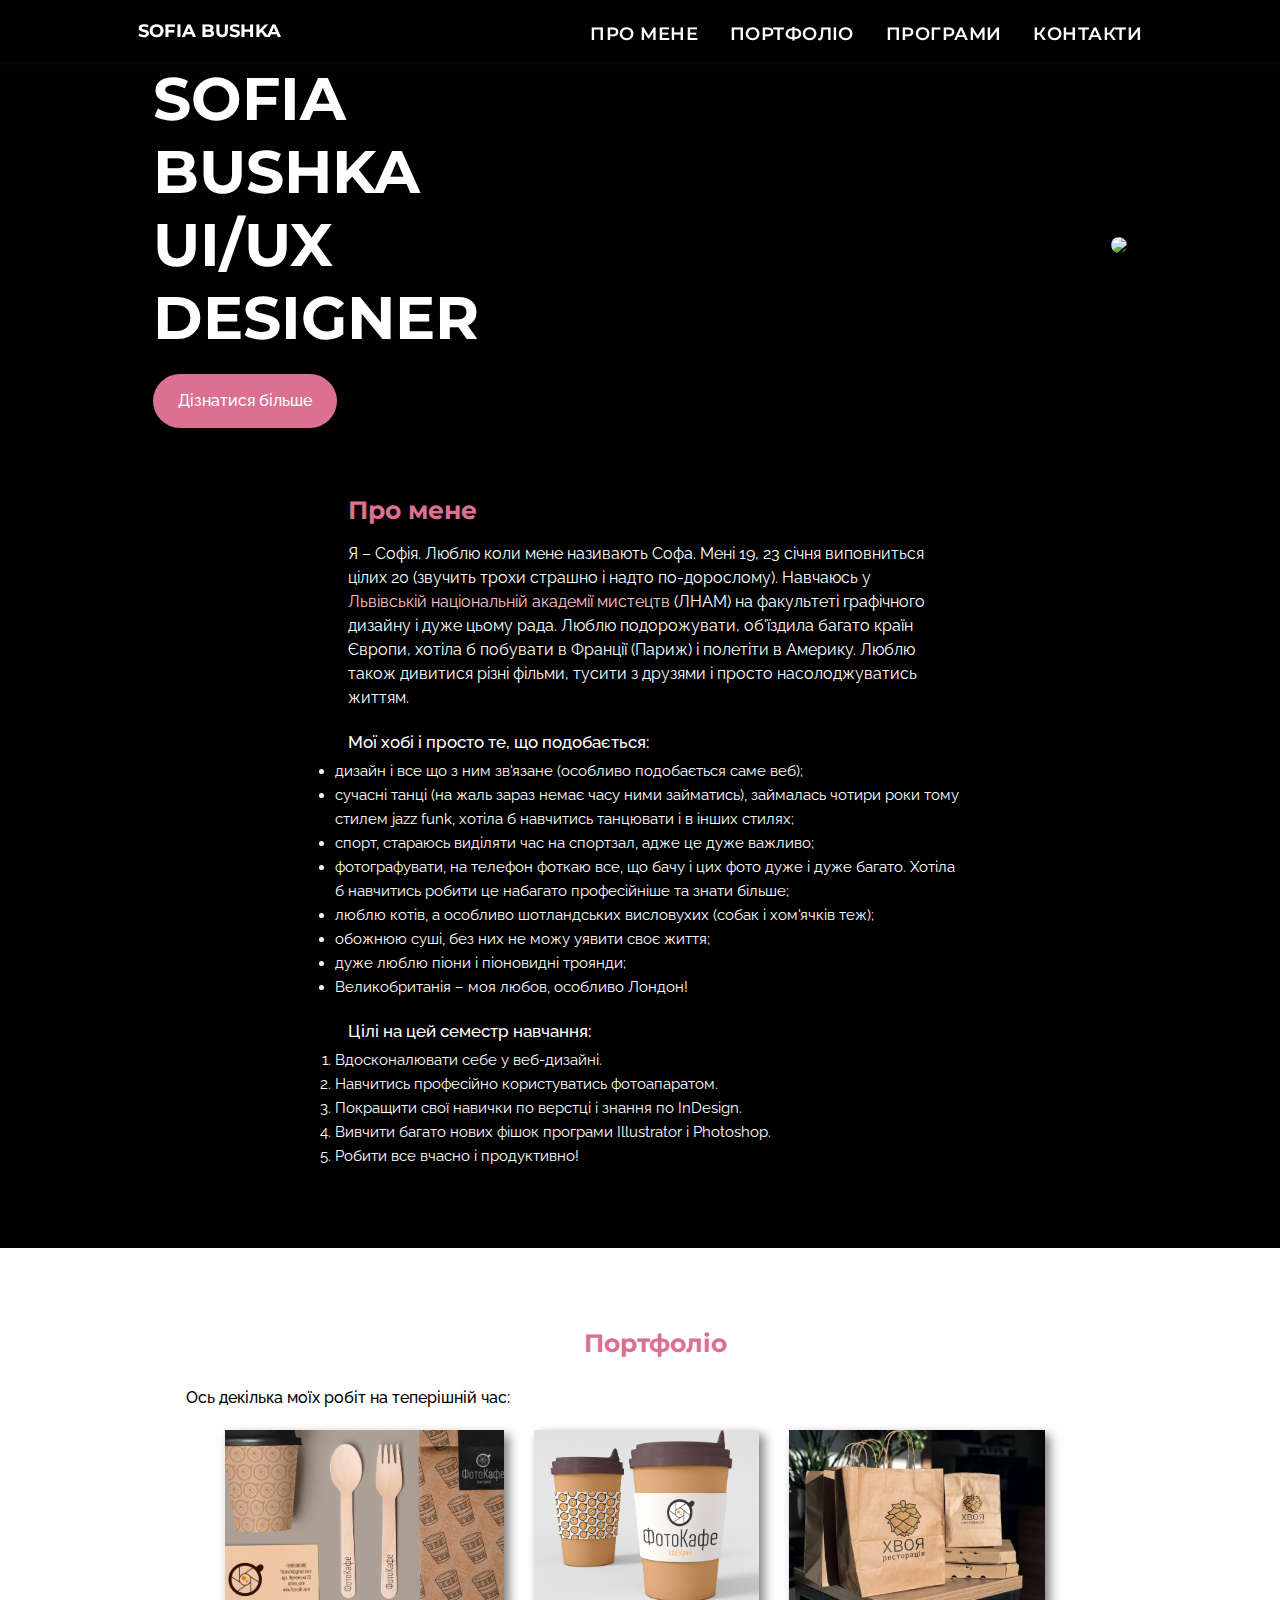
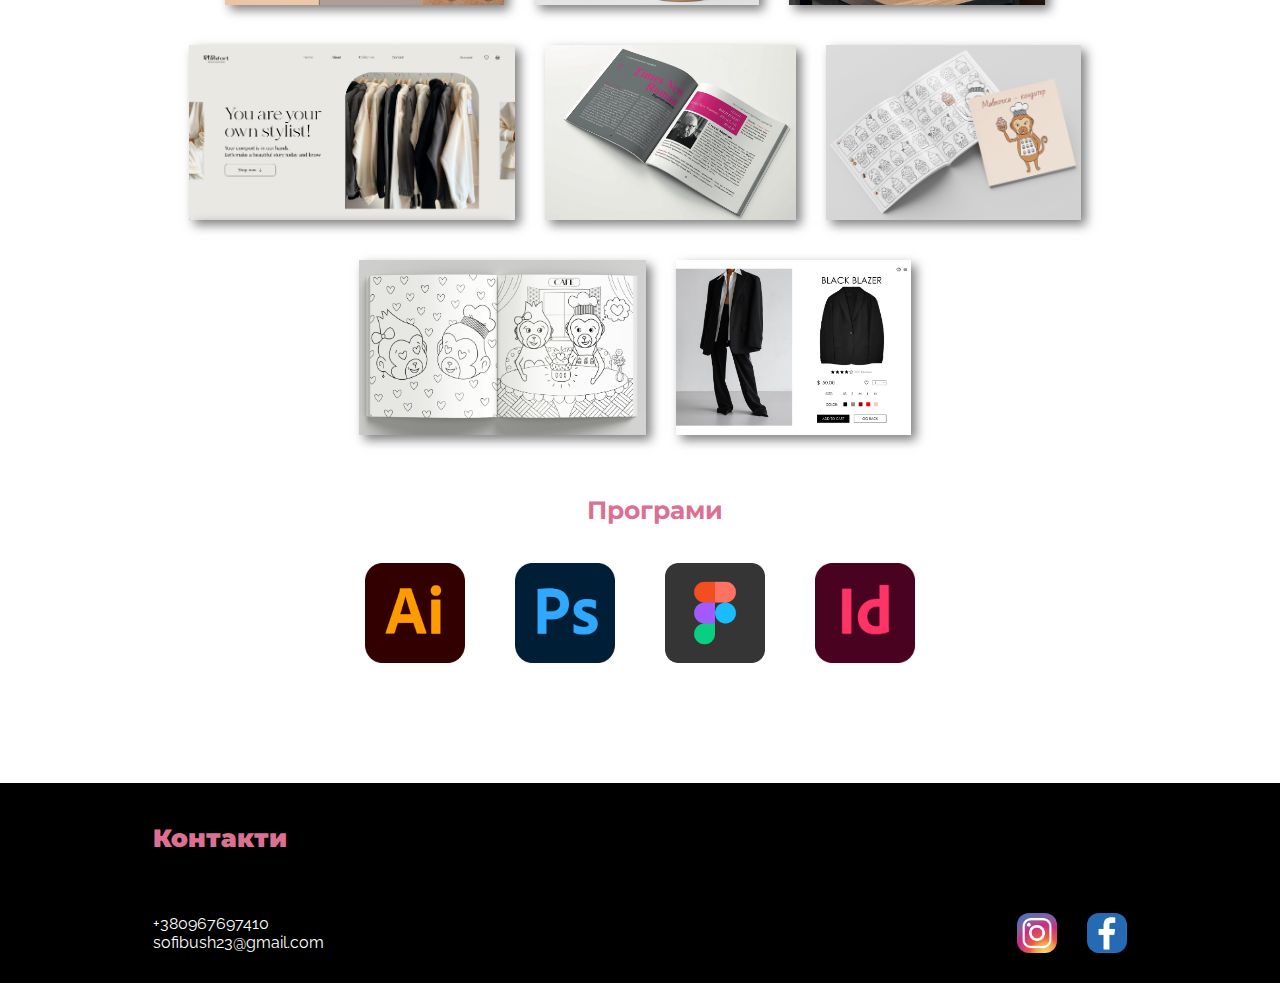
==== commit 28eb196c: "new" ====
--- a/index.html
+++ b/index.html
@@ -21,28 +21,6 @@
 
     <body>
       <header class="headerontop"> 
-         <!--<nav>
-         <div class="navbar container" >
-          <ul class="menu1">
-             <div class="logo"><a href="#SOFIA BUSHKA">SOFIA BUSHKA</a>
-             </div>
-          </ul>
-             <ul class="menu">
-               <li>
-                <a href="#about">Про мене</a>
-               </li>
-                <li>
-                <a href="#Portfolio">Портфоліо</a>
-               </li>
-               <li>
-                  <a href="#Programs">Програми</a>
-                 </li>
-               <li>
-                <a href="#Contacts">Контакти</a>
-               </li>
-             </ul>
-            </div>
-           </nav>-->
            <nav>
             <div class="navbar container">
                 <div class="logo">
--- a/css/style.css
+++ b/css/style.css
@@ -68,7 +68,7 @@
 
 .paragraf a {
     text-decoration: none;
-    color: palevioletred;
+    color: pink;
     }
 .exception {
     font-size: 17px;
--- a/css/nav.css
+++ b/css/nav.css
@@ -32,20 +32,18 @@
 }
 
 nav .logo {
-    /* width: 80px; */
+    width: 80px;
     transition: all .35s ease;
     padding: 20px 0;
     text-decoration: none;
 }
 
 .topfixed .logo {
-    /* width: 60px; */
-    padding: 12px 0;
-}
-
-.navigation {
-    width: calc(100% - 110px);
-}
+    width: 60px;
+    padding: 12px 0px;
+}
+
+
 
 .navigation button {
     display: none;
@@ -73,7 +71,7 @@
 }
 
 .navigation a:hover {
-    color: palevioletred;
+    color: pink;
 }
 
 .topfixed .navigation a:after {
--- a/css/burger.css
+++ b/css/burger.css
@@ -1,5 +1,5 @@
 .nav-icon {
-  background-color: transparent;
+  background-color: palevioletred;
   width: 30px;
   height: 20px;
   position: relative;
--- a/css/mobile.css
+++ b/css/mobile.css
@@ -13,8 +13,6 @@
   .img-photo3 {
     border-radius: 10px;
     width: 21%;
-  
-
   }
 }
 
